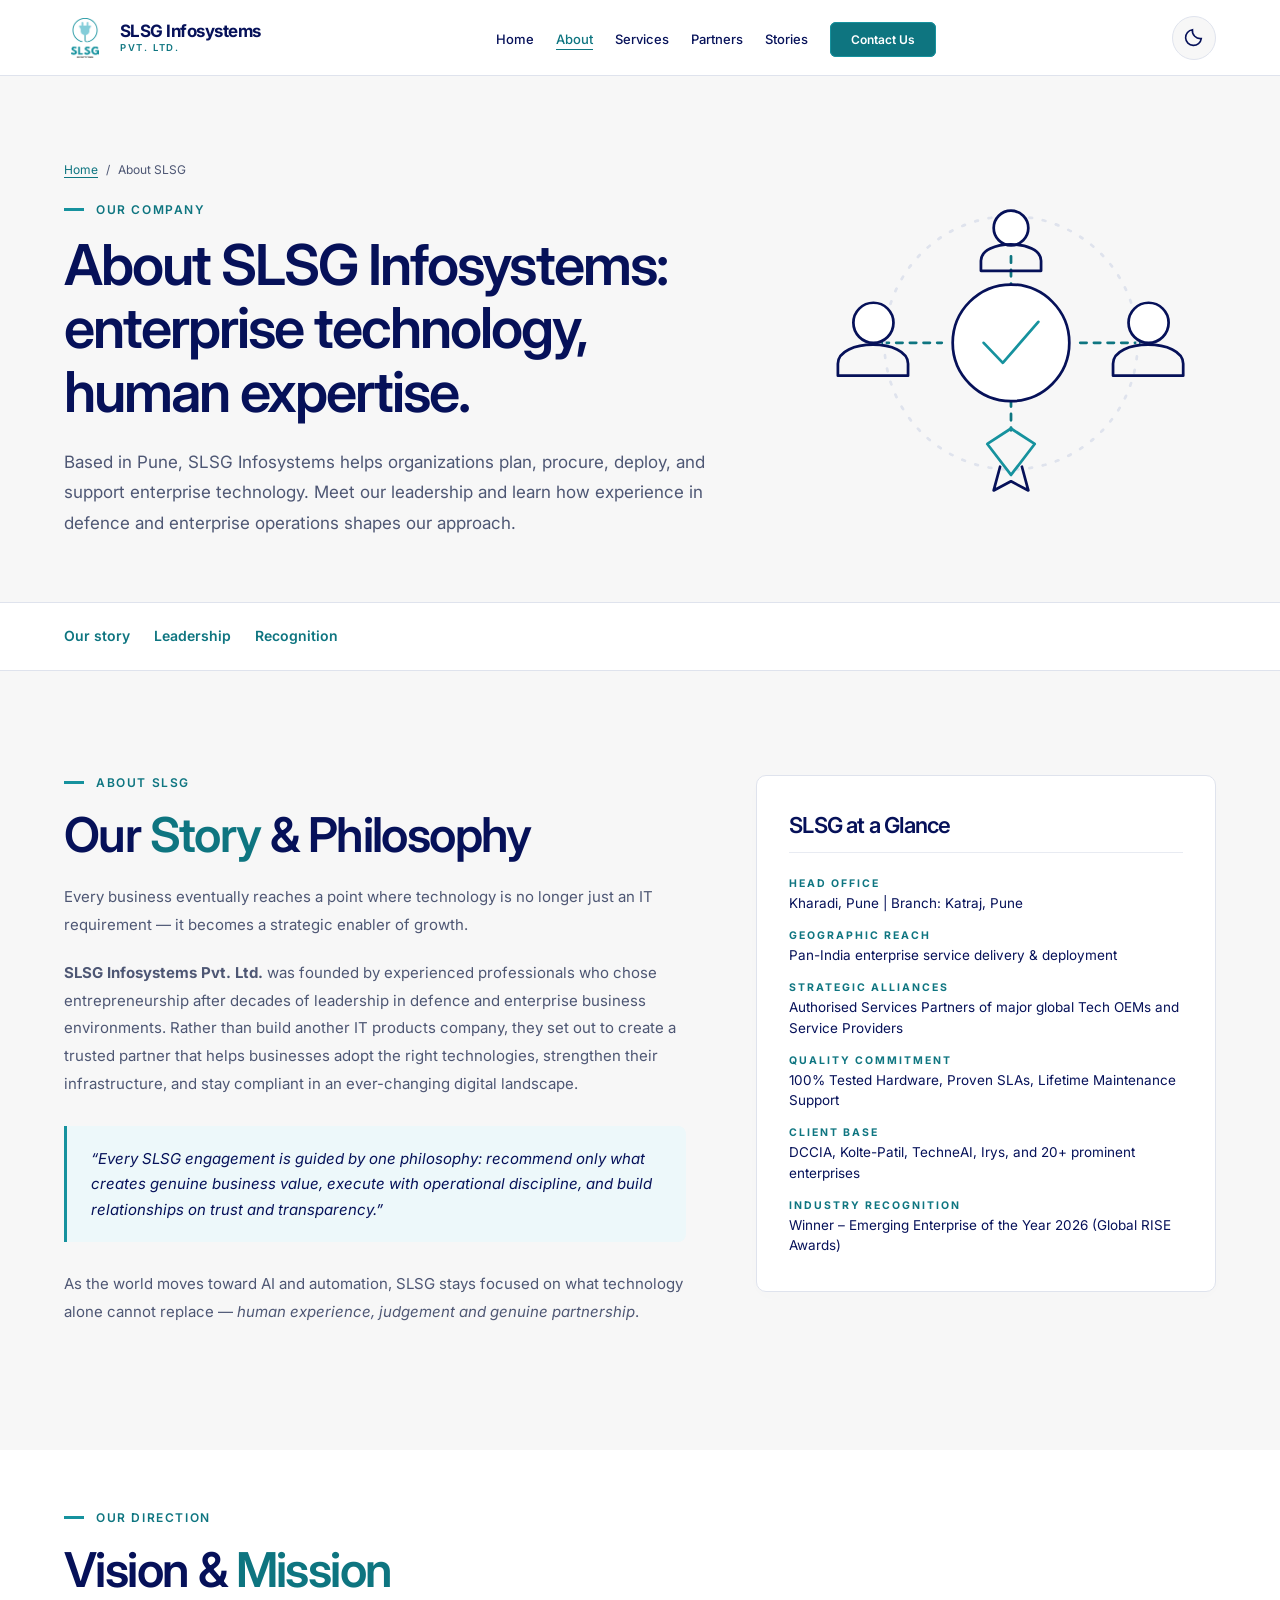
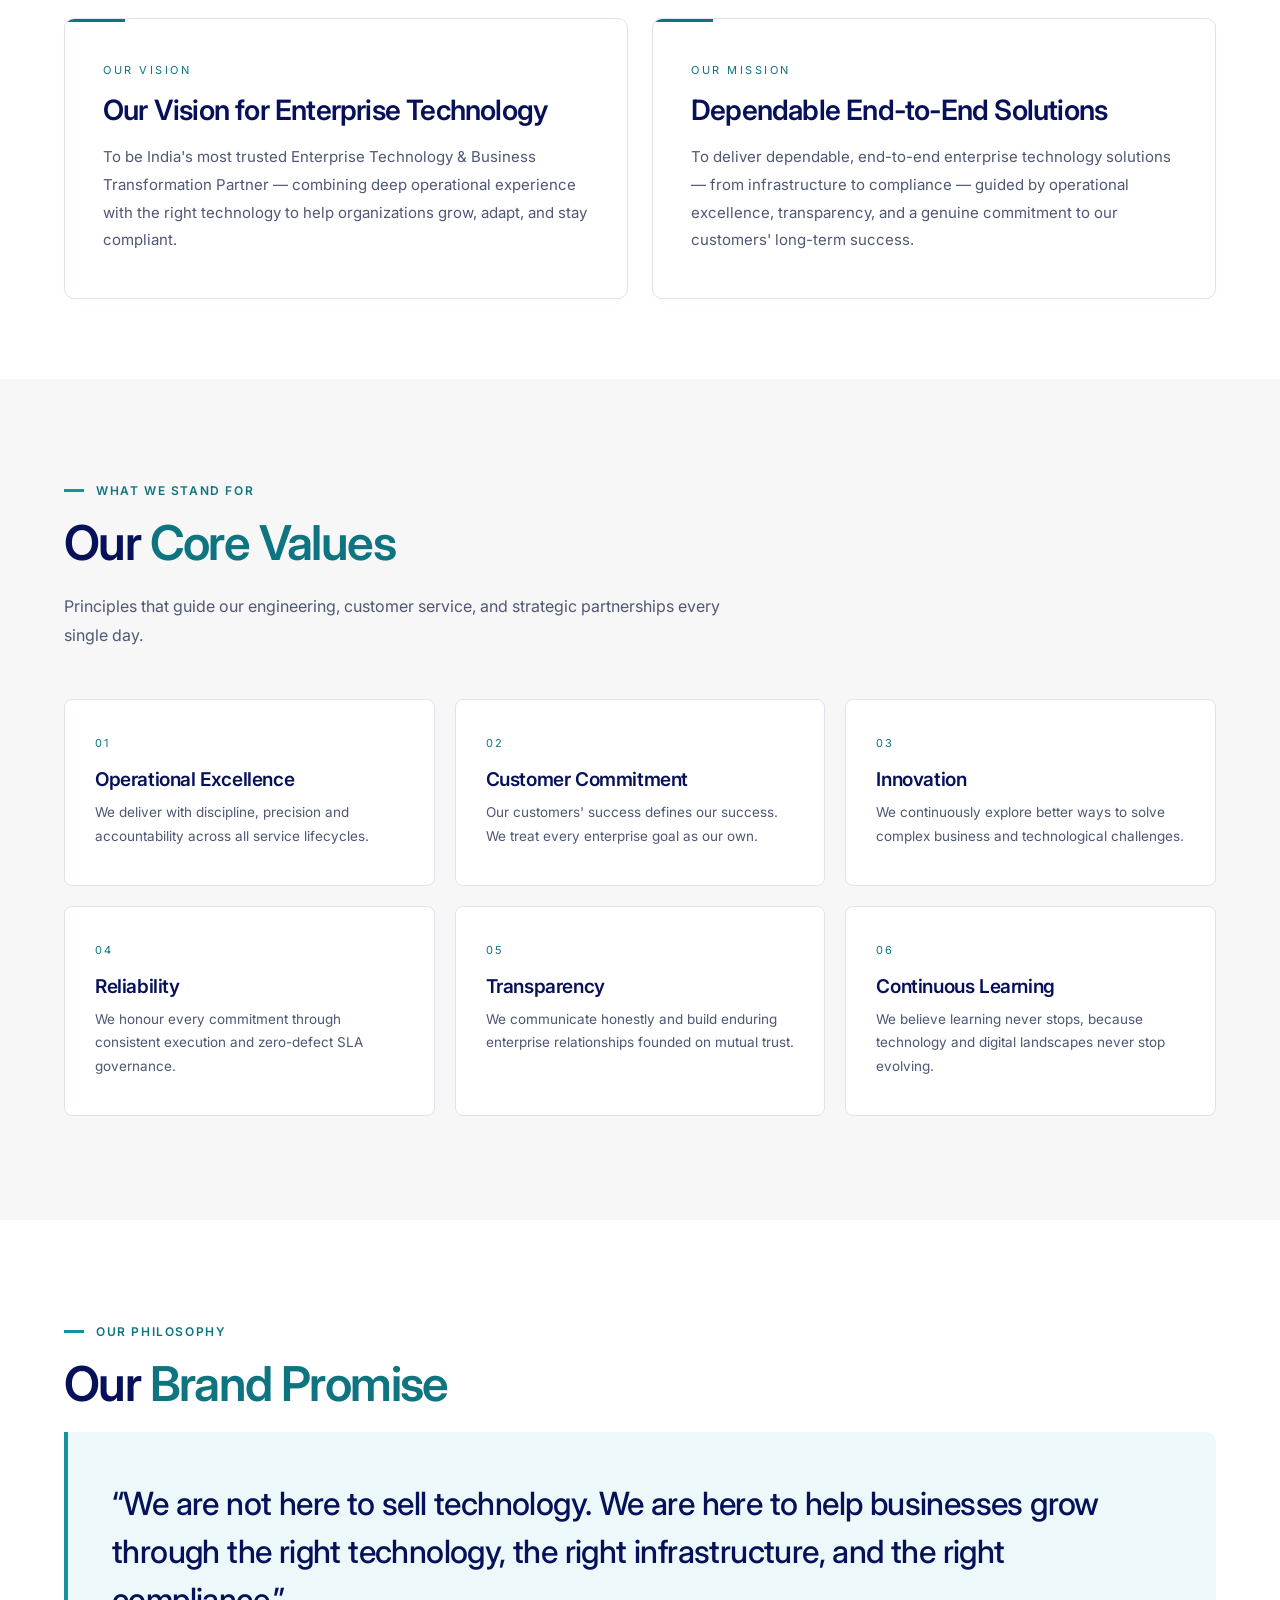
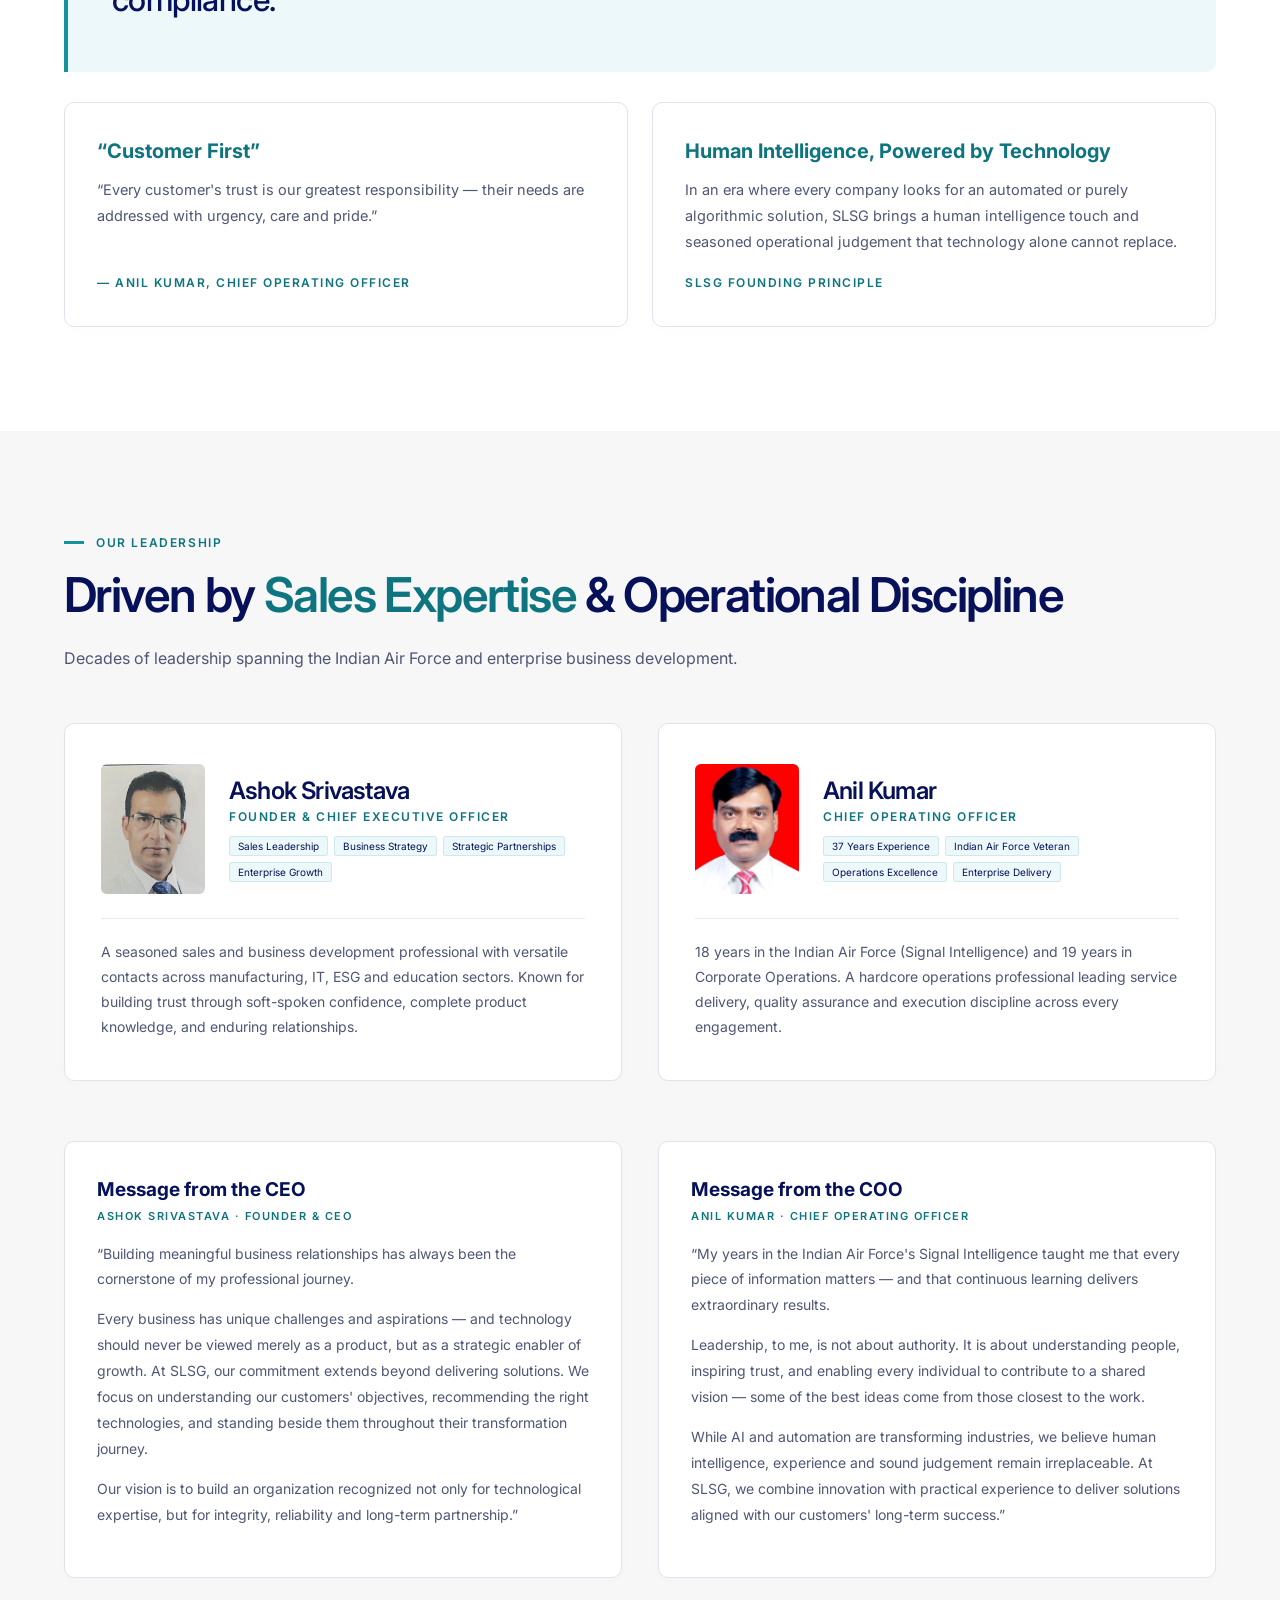
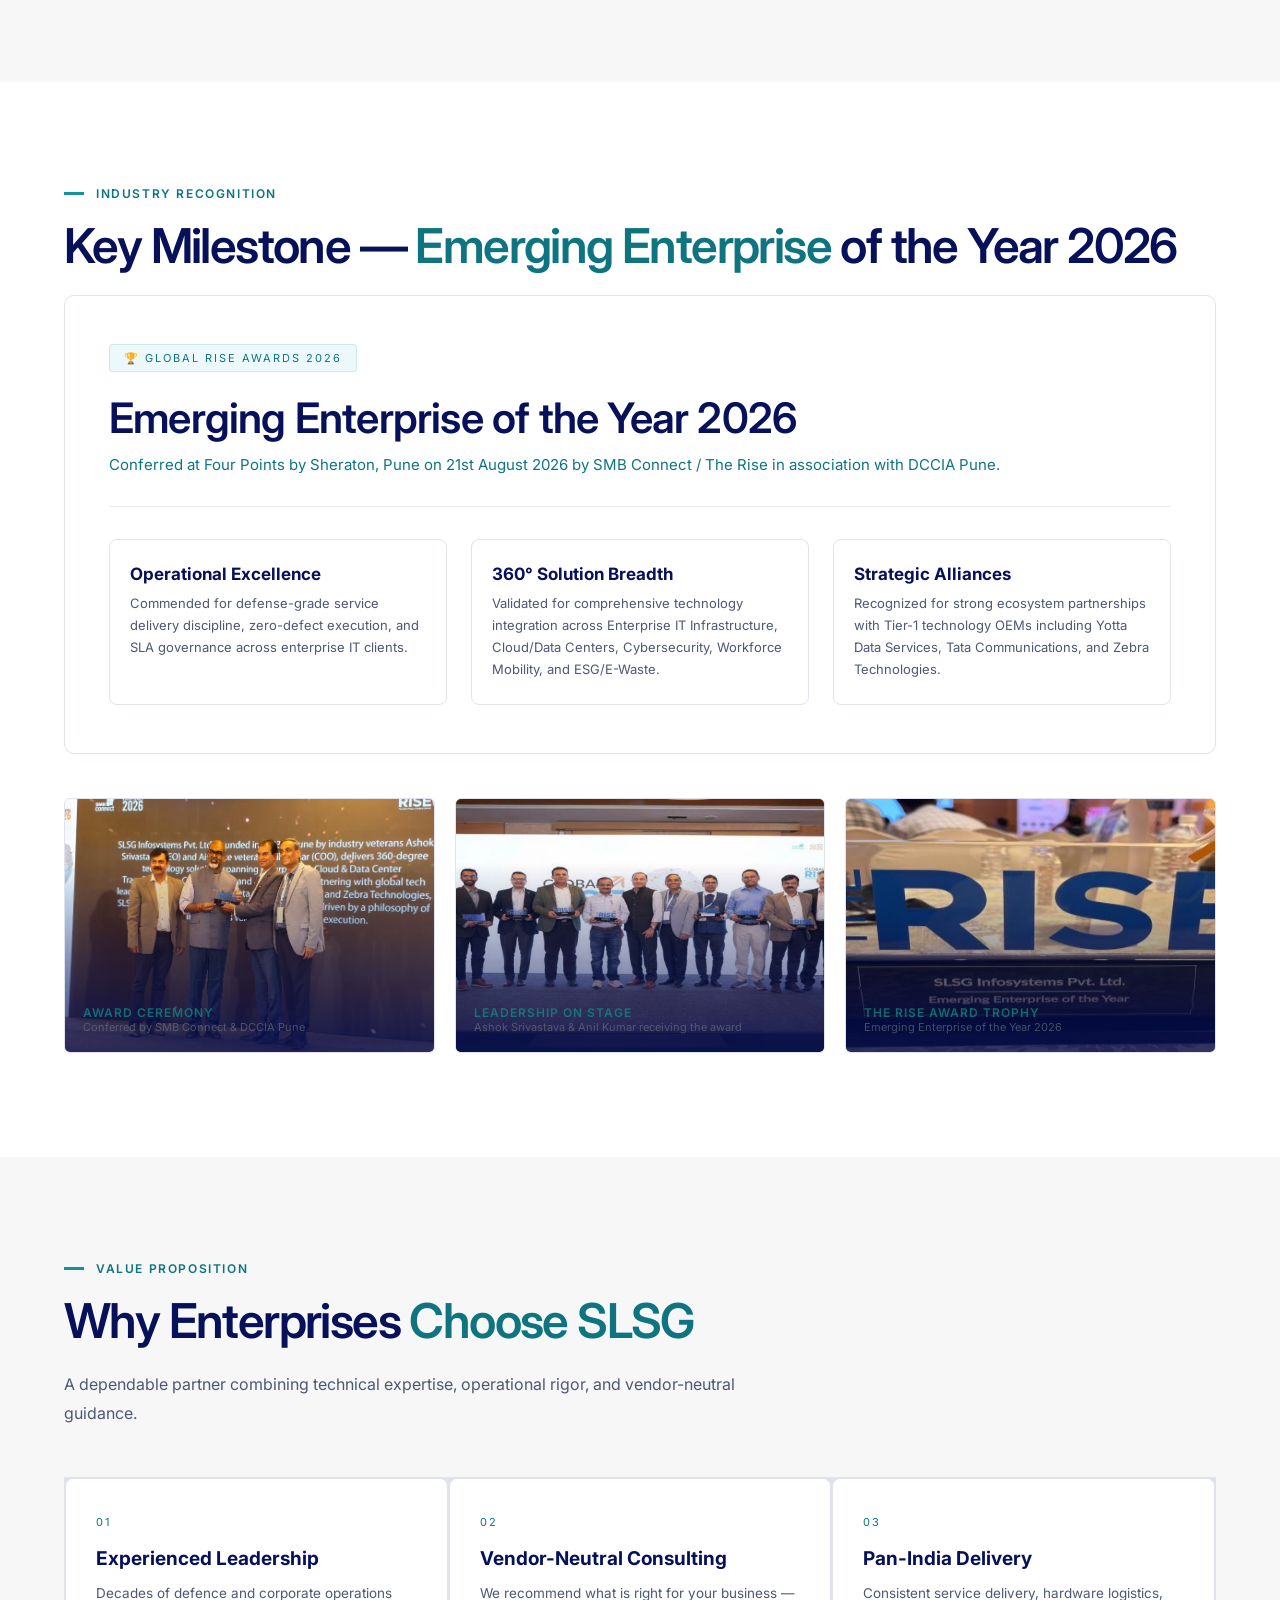
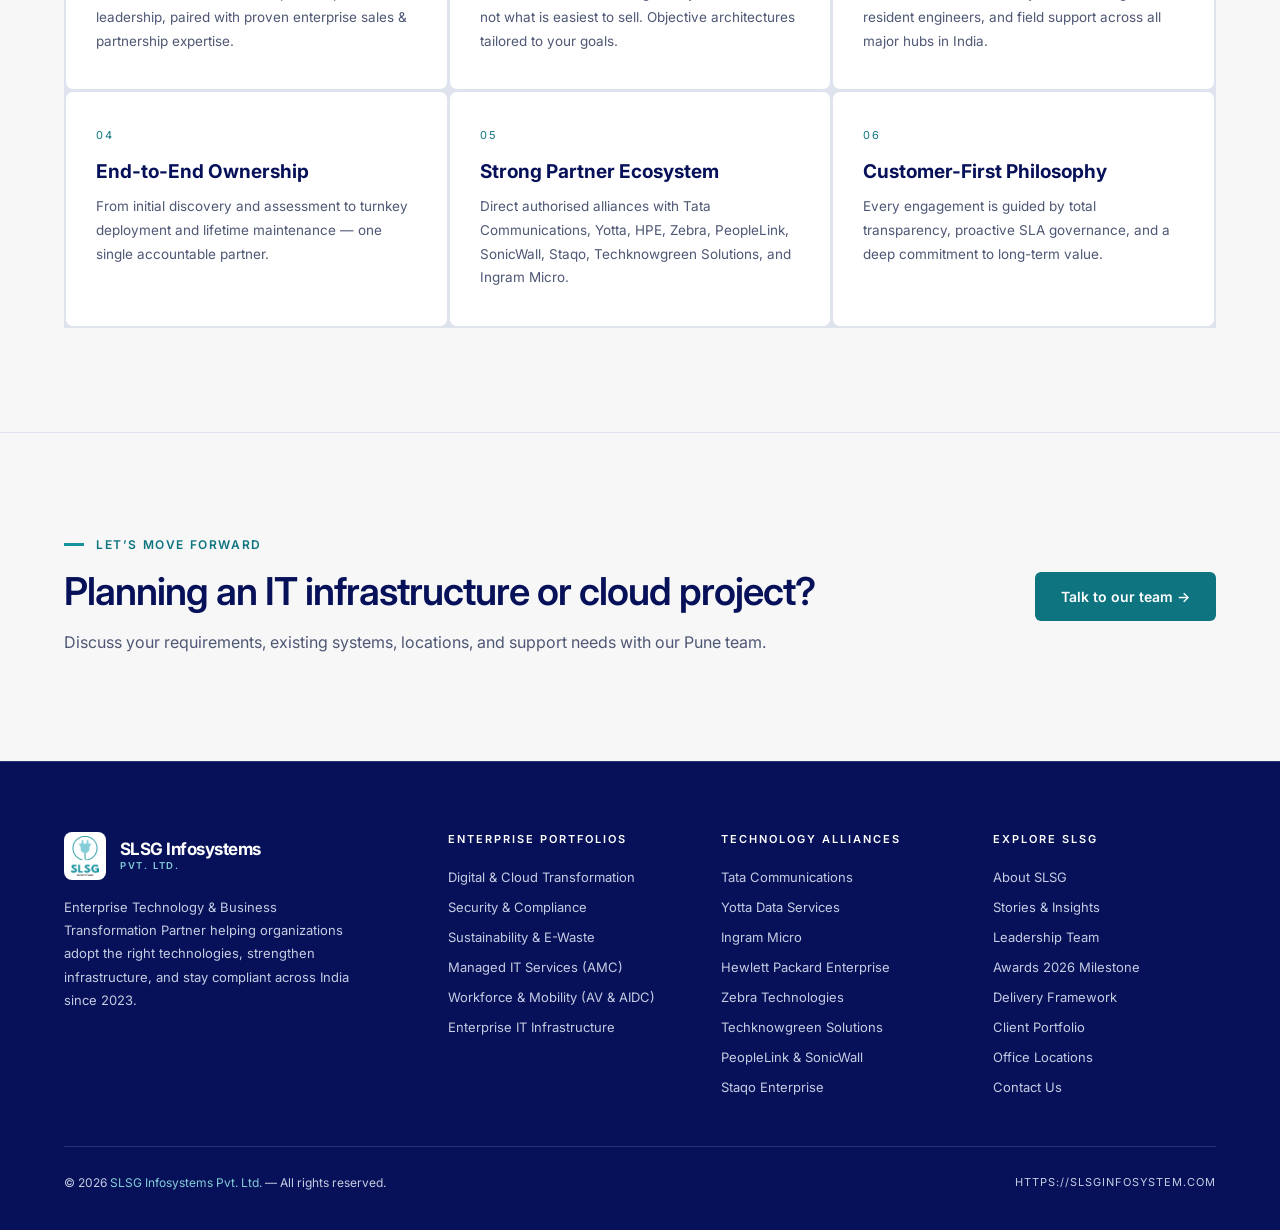
==== about.html @ 43bd80ce "Preserve local multipage redesign and theme updates" ====
<!DOCTYPE html>
<html lang="en" class="booting">
<head>
<meta charset="UTF-8">
<meta name="viewport" content="width=device-width, initial-scale=1.0">
<script>
  // Apply the theme before the first paint, including on repeat visits.
  try {
    const savedTheme = localStorage.getItem('slsg-theme');
    document.documentElement.dataset.theme = savedTheme === 'dark' || savedTheme === 'light'
      ? savedTheme
      : (window.matchMedia('(prefers-color-scheme: dark)').matches ? 'dark' : 'light');
  } catch {
    document.documentElement.dataset.theme = window.matchMedia('(prefers-color-scheme: dark)').matches ? 'dark' : 'light';
  }
  if ('scrollRestoration' in history) {
    history.scrollRestoration = 'manual';
  }
  window.scrollTo(0, 0);
</script>
<title>About SLSG Infosystems | IT Solutions Company in Pune</title>
<meta name="description" content="Meet SLSG Infosystems, a Pune-based enterprise technology company. Explore our leadership, business philosophy and approach to IT service delivery.">
<link rel="preconnect" href="https://fonts.googleapis.com">
<link href="https://fonts.googleapis.com/css2?family=Inter:wght@400;500;600;700;800;900&display=swap" rel="stylesheet">
<link rel="stylesheet" href="assets/styles/base.css">
<link rel="stylesheet" href="assets/styles/theme.css">
<link rel="canonical" href="https://slsginfosystem.com/about.html">
<meta property="og:type" content="website">
<meta property="og:site_name" content="SLSG Infosystems">
<meta property="og:title" content="About SLSG Infosystems | IT Solutions Company in Pune">
<meta property="og:description" content="Meet SLSG Infosystems, a Pune-based enterprise technology company. Explore our leadership, business philosophy and approach to IT service delivery.">
<meta property="og:url" content="https://slsginfosystem.com/about.html">
<meta name="twitter:card" content="summary">
<meta name="twitter:title" content="About SLSG Infosystems | IT Solutions Company in Pune">
<meta name="twitter:description" content="Meet SLSG Infosystems, a Pune-based enterprise technology company. Explore our leadership, business philosophy and approach to IT service delivery.">
<script type="application/ld+json">{"@context": "https://schema.org", "@graph": [{"@type": "AboutPage", "@id": "https://slsginfosystem.com/about.html#webpage", "url": "https://slsginfosystem.com/about.html", "name": "About SLSG Infosystems | IT Solutions Company in Pune", "description": "Meet SLSG Infosystems, a Pune-based enterprise technology company. Explore our leadership, business philosophy and approach to IT service delivery.", "inLanguage": "en", "isPartOf": {"@id": "https://slsginfosystem.com/#website"}, "publisher": {"@id": "https://slsginfosystem.com/#organization"}}, {"@type": "BreadcrumbList", "itemListElement": [{"@type": "ListItem", "position": 1, "name": "Home", "item": "https://slsginfosystem.com/"}, {"@type": "ListItem", "position": 2, "name": "About SLSG", "item": "https://slsginfosystem.com/about.html"}]}]}</script>
</head>
<body>
<a class="skip-link" href="#main-content">Skip to content</a>
<nav id="navbar">
  <a href="index.html#home" class="nav-logo">
    <div class="nav-logo-icon">
      <img src="assets/logo/slsg-logo.png" alt="SLSG Infosystems Logo">
    </div>
    <div class="nav-logo-text">
      <span>SLSG Infosystems</span>
      <span>Pvt. Ltd.</span>
    </div>
  </a>
  <ul class="nav-links"><li><a href="index.html">Home</a></li>
<li><a href="about.html" aria-current="page">About</a></li>
<li><a href="services.html">Services</a></li>
<li><a href="index.html#partners">Partners</a></li>
<li><a href="stories.html">Stories</a></li>
<li><a href="contact.html" class="nav-cta">Contact Us</a></li></ul>
  <div class="nav-actions">
    <button type="button" class="theme-toggle" id="themeToggle" aria-label="Dark mode" aria-pressed="false" title="Toggle dark mode">
      <svg class="theme-moon" viewBox="0 0 24 24" fill="none" stroke="currentColor" stroke-width="1.8" aria-hidden="true"><path d="M20.9 13.2A9 9 0 0 1 10.8 3.1 9 9 0 1 0 20.9 13.2Z"/></svg>
      <svg class="theme-sun" viewBox="0 0 24 24" fill="none" stroke="currentColor" stroke-width="1.8" aria-hidden="true"><circle cx="12" cy="12" r="4"/><path d="M12 2v2m0 16v2M2 12h2m16 0h2M4.9 4.9l1.4 1.4m11.4 11.4 1.4 1.4m0-14.2-1.4 1.4M6.3 17.7l-1.4 1.4"/></svg>
    </button>
  <button type="button" class="hamburger" id="menuBtn" onclick="toggleMenu()" aria-label="Toggle Navigation" aria-controls="mobileMenu" aria-expanded="false">
    <span></span><span></span><span></span>
  </button>
  </div>
</nav><div class="mobile-menu" id="mobileMenu"><button class="mobile-close" onclick="toggleMenu()" aria-label="Close Menu">&times;</button><a href="index.html">Home</a><a href="about.html">About</a><a href="services.html">Services</a><a href="index.html#partners">Partners</a><a href="stories.html">Stories</a><a href="contact.html">Contact Us</a></div><main id="main-content" tabindex="-1"><header class="page-intro illustrated-intro"><div class="intro-copy"><nav class="breadcrumbs" aria-label="Breadcrumb"><a href="index.html">Home</a> <span aria-hidden="true">/</span> <span aria-current="page">About SLSG</span></nav><div class="section-label">Our company</div><h1>About SLSG Infosystems: enterprise technology, human expertise.</h1><p>Based in Pune, SLSG Infosystems helps organizations plan, procure, deploy, and support enterprise technology. Meet our leadership and learn how experience in defence and enterprise operations shapes our approach.</p></div><figure class="technology-art page-art"><svg viewBox="0 0 450 400" role="img" aria-label="Experience, people, and a shared direction" xmlns="http://www.w3.org/2000/svg"><g fill="none" stroke="currentColor" stroke-width="3" stroke-linecap="round" stroke-linejoin="round"><path class="art-wire" d="M84 193h65m152 0h65M225 98v47M225 241v48"/><circle class="art-orbit" cx="225" cy="193" r="139" stroke-dasharray="3 12"/><circle class="art-panel" cx="225" cy="193" r="64"/><path class="art-accent" d="m195 193 21 22 39-45"/><circle class="art-panel" cx="74" cy="171" r="22"/><path d="M35 229v-13c0-28 77-28 77 0v13Z"/><circle class="art-panel" cx="376" cy="171" r="22"/><path d="M337 229v-13c0-28 77-28 77 0v13Z"/><circle class="art-panel" cx="225" cy="67" r="19"/><path d="M192 114v-11c0-24 66-24 66 0v11Z"/><path class="art-accent" d="m199 304 26-17 26 17-26 34Z"/><path d="m213 329-7 26 19-10 19 10-7-26"/></g></svg></figure></header><div class="page-jumps"><a href="#about">Our story</a><a href="#leadership">Leadership</a><a href="#awards">Recognition</a></div><section class="about-story" id="about">
  <div class="story-text reveal">
    <div class="section-label">About SLSG</div>
    <h2 class="section-title">Our <em>Story</em> &amp; Philosophy</h2>
    <p>Every business eventually reaches a point where technology is no longer just an IT requirement — it becomes a strategic enabler of growth.</p>
    <p><strong>SLSG Infosystems Pvt. Ltd.</strong> was founded by experienced professionals who chose entrepreneurship after decades of leadership in defence and enterprise business environments. Rather than build another IT products company, they set out to create a trusted partner that helps businesses adopt the right technologies, strengthen their infrastructure, and stay compliant in an ever-changing digital landscape.</p>
    <div class="story-quote">
      “Every SLSG engagement is guided by one philosophy: recommend only what creates genuine business value, execute with operational discipline, and build relationships on trust and transparency.”
    </div>
    <p>As the world moves toward AI and automation, SLSG stays focused on what technology alone cannot replace — <em>human experience, judgement and genuine partnership</em>.</p>
  </div>

  <div class="glance-card reveal">
    <h3>SLSG at a Glance</h3>
    <ul class="glance-list">
      <li class="glance-item">
        <strong>Head Office</strong>
        <span>Kharadi, Pune | Branch: Katraj, Pune</span>
      </li>
      <li class="glance-item">
        <strong>Geographic Reach</strong>
        <span>Pan-India enterprise service delivery &amp; deployment</span>
      </li>
      <li class="glance-item">
        <strong>Strategic Alliances</strong>
        <span>Authorised Services Partners of major global Tech OEMs and Service Providers</span>
      </li>
      <li class="glance-item">
        <strong>Quality Commitment</strong>
        <span>100% Tested Hardware, Proven SLAs, Lifetime Maintenance Support</span>
      </li>
      <li class="glance-item">
        <strong>Client Base</strong>
        <span>DCCIA, Kolte-Patil, TechneAI, Irys, and 20+ prominent enterprises</span>
      </li>
      <li class="glance-item">
        <strong>Industry Recognition</strong>
        <span>Winner – Emerging Enterprise of the Year 2026 (Global RISE Awards)</span>
      </li>
    </ul>
  </div>
</section><section class="vision-mission" id="vision-mission">
  <div class="section-label reveal">Our Direction</div>
  <h2 class="section-title reveal">Vision &amp; <em>Mission</em></h2>
  <div class="vm-grid reveal">
    <div class="vm-card">
      <div class="vm-tag">Our Vision</div>
      <h3>Our Vision for Enterprise Technology</h3>
      <p>To be India's most trusted Enterprise Technology &amp; Business Transformation Partner — combining deep operational experience with the right technology to help organizations grow, adapt, and stay compliant.</p>
    </div>
    <div class="vm-card">
      <div class="vm-tag">Our Mission</div>
      <h3>Dependable End-to-End Solutions</h3>
      <p>To deliver dependable, end-to-end enterprise technology solutions — from infrastructure to compliance — guided by operational excellence, transparency, and a genuine commitment to our customers' long-term success.</p>
    </div>
  </div>
</section><section class="values-section" id="values">
  <div class="section-label reveal">What We Stand For</div>
  <h2 class="section-title reveal">Our <em>Core Values</em></h2>
  <p class="section-desc reveal">Principles that guide our engineering, customer service, and strategic partnerships every single day.</p>
  <div class="values-grid reveal">
    <div class="value-card">
      <div class="value-num">01</div>
      <div class="value-title">Operational Excellence</div>
      <div class="value-desc">We deliver with discipline, precision and accountability across all service lifecycles.</div>
    </div>
    <div class="value-card">
      <div class="value-num">02</div>
      <div class="value-title">Customer Commitment</div>
      <div class="value-desc">Our customers' success defines our success. We treat every enterprise goal as our own.</div>
    </div>
    <div class="value-card">
      <div class="value-num">03</div>
      <div class="value-title">Innovation</div>
      <div class="value-desc">We continuously explore better ways to solve complex business and technological challenges.</div>
    </div>
    <div class="value-card">
      <div class="value-num">04</div>
      <div class="value-title">Reliability</div>
      <div class="value-desc">We honour every commitment through consistent execution and zero-defect SLA governance.</div>
    </div>
    <div class="value-card">
      <div class="value-num">05</div>
      <div class="value-title">Transparency</div>
      <div class="value-desc">We communicate honestly and build enduring enterprise relationships founded on mutual trust.</div>
    </div>
    <div class="value-card">
      <div class="value-num">06</div>
      <div class="value-title">Continuous Learning</div>
      <div class="value-desc">We believe learning never stops, because technology and digital landscapes never stop evolving.</div>
    </div>
  </div>
</section><section class="promise-section" id="promise">
  <div class="section-label reveal">Our Philosophy</div>
  <h2 class="section-title reveal">Our <em>Brand Promise</em></h2>
  <div class="promise-banner reveal">
    <h3>“We are not here to sell technology. We are here to help businesses grow through the right technology, the right infrastructure, and the right compliance.”</h3>
  </div>
  <div class="promise-grid reveal">
    <div class="promise-card">
      <div>
        <h4>“Customer First”</h4>
        <p>“Every customer's trust is our greatest responsibility — their needs are addressed with urgency, care and pride.”</p>
      </div>
      <div class="promise-author">— Anil Kumar, Chief Operating Officer</div>
    </div>
    <div class="promise-card">
      <div>
        <h4>Human Intelligence, Powered by Technology</h4>
        <p>In an era where every company looks for an automated or purely algorithmic solution, SLSG brings a human intelligence touch and seasoned operational judgement that technology alone cannot replace.</p>
      </div>
      <div class="promise-author">SLSG Founding Principle</div>
    </div>
  </div>
</section><section class="leadership" id="leadership">
  <div class="section-label reveal">Our Leadership</div>
  <h2 class="section-title reveal">Driven by <em>Sales Expertise</em> &amp; Operational Discipline</h2>
  <p class="section-desc reveal">Decades of leadership spanning the Indian Air Force and enterprise business development.</p>

  <div class="leaders-grid reveal">
    <!-- Ashok Srivastava -->
    <div class="leader-card">
      <div class="leader-header">
        <div class="leader-photo">
          <img src="assets/leadership/ashok-srivastava.jpg" alt="Ashok Srivastava - Founder &amp; CEO" loading="lazy" decoding="async">
        </div>
        <div class="leader-meta">
          <h3>Ashok Srivastava</h3>
          <div class="leader-role">Founder &amp; Chief Executive Officer</div>
          <div class="leader-tags">
            <span class="leader-tag">Sales Leadership</span>
            <span class="leader-tag">Business Strategy</span>
            <span class="leader-tag">Strategic Partnerships</span>
            <span class="leader-tag">Enterprise Growth</span>
          </div>
        </div>
      </div>
      <div class="leader-bio">
        A seasoned sales and business development professional with versatile contacts across manufacturing, IT, ESG and education sectors. Known for building trust through soft-spoken confidence, complete product knowledge, and enduring relationships.
      </div>
    </div>

    <!-- Anil Kumar -->
    <div class="leader-card">
      <div class="leader-header">
        <div class="leader-photo">
          <img src="assets/leadership/anil-kumar.jpg" alt="Anil Kumar - Chief Operating Officer" loading="lazy" decoding="async">
        </div>
        <div class="leader-meta">
          <h3>Anil Kumar</h3>
          <div class="leader-role">Chief Operating Officer</div>
          <div class="leader-tags">
            <span class="leader-tag">37 Years Experience</span>
            <span class="leader-tag">Indian Air Force Veteran</span>
            <span class="leader-tag">Operations Excellence</span>
            <span class="leader-tag">Enterprise Delivery</span>
          </div>
        </div>
      </div>
      <div class="leader-bio">
        18 years in the Indian Air Force (Signal Intelligence) and 19 years in Corporate Operations. A hardcore operations professional leading service delivery, quality assurance and execution discipline across every engagement.
      </div>
    </div>
  </div>

  <!-- Leadership Messages -->
  <div class="messages-grid reveal">
    <div class="message-card">
      <h4>Message from the CEO</h4>
      <div class="msg-author">Ashok Srivastava · Founder &amp; CEO</div>
      <p>“Building meaningful business relationships has always been the cornerstone of my professional journey.</p>
      <p>Every business has unique challenges and aspirations — and technology should never be viewed merely as a product, but as a strategic enabler of growth. At SLSG, our commitment extends beyond delivering solutions. We focus on understanding our customers' objectives, recommending the right technologies, and standing beside them throughout their transformation journey.</p>
      <p>Our vision is to build an organization recognized not only for technological expertise, but for integrity, reliability and long-term partnership.”</p>
    </div>

    <div class="message-card">
      <h4>Message from the COO</h4>
      <div class="msg-author">Anil Kumar · Chief Operating Officer</div>
      <p>“My years in the Indian Air Force's Signal Intelligence taught me that every piece of information matters — and that continuous learning delivers extraordinary results.</p>
      <p>Leadership, to me, is not about authority. It is about understanding people, inspiring trust, and enabling every individual to contribute to a shared vision — some of the best ideas come from those closest to the work.</p>
      <p>While AI and automation are transforming industries, we believe human intelligence, experience and sound judgement remain irreplaceable. At SLSG, we combine innovation with practical experience to deliver solutions aligned with our customers' long-term success.”</p>
    </div>
  </div>
</section><section class="awards-section" id="awards">
  <div class="section-label reveal">Industry Recognition</div>
  <h2 class="section-title reveal">Key Milestone — <em>Emerging Enterprise</em> of the Year 2026</h2>

  <div class="award-highlight reveal">
    <div class="award-header-badge">&#127942; Global RISE Awards 2026</div>
    <div class="award-title-main">Emerging Enterprise of the Year 2026</div>
    <div class="award-venue">Conferred at Four Points by Sheraton, Pune on 21st August 2026 by SMB Connect / The Rise in association with DCCIA Pune.</div>

    <div class="award-pillars">
      <div class="pillar-card">
        <h4>Operational Excellence</h4>
        <p>Commended for defense-grade service delivery discipline, zero-defect execution, and SLA governance across enterprise IT clients.</p>
      </div>
      <div class="pillar-card">
        <h4>360° Solution Breadth</h4>
        <p>Validated for comprehensive technology integration across Enterprise IT Infrastructure, Cloud/Data Centers, Cybersecurity, Workforce Mobility, and ESG/E-Waste.</p>
      </div>
      <div class="pillar-card">
        <h4>Strategic Alliances</h4>
        <p>Recognized for strong ecosystem partnerships with Tier-1 technology OEMs including Yotta Data Services, Tata Communications, and Zebra Technologies.</p>
      </div>
    </div>
  </div>

  <!-- Award Gallery -->
  <div class="award-gallery reveal">
    <div class="gallery-item" onclick="openModal('assets/awards/award-ceremony.jpg', 'Global RISE Awards 2026 Presentation Ceremony — Four Points by Sheraton, Pune')">
      <img src="assets/awards/award-ceremony.jpg" alt="Award Ceremony at Four Points by Sheraton" loading="lazy" decoding="async">
      <div class="gallery-overlay">
        <span>Award Ceremony</span>
        <small>Conferred by SMB Connect &amp; DCCIA Pune</small>
      </div>
    </div>
    <div class="gallery-item" onclick="openModal('assets/awards/award-stage.jpg', 'Leadership Team Receiving the Emerging Enterprise of the Year 2026 Trophy')">
      <img src="assets/awards/award-stage.jpg" alt="SLSG Leadership on Stage" loading="lazy" decoding="async">
      <div class="gallery-overlay">
        <span>Leadership on Stage</span>
        <small>Ashok Srivastava &amp; Anil Kumar receiving the award</small>
      </div>
    </div>
    <div class="gallery-item" onclick="openModal('assets/awards/award-trophy.jpg', 'The RISE Award Trophy — Emerging Enterprise of the Year 2026')">
      <img src="assets/awards/award-trophy.jpg" alt="Emerging Enterprise of the Year Trophy" loading="lazy" decoding="async">
      <div class="gallery-overlay">
        <span>The RISE Award Trophy</span>
        <small>Emerging Enterprise of the Year 2026</small>
      </div>
    </div>
  </div>
</section><section class="why-slsg" id="why-us">
  <div class="section-label reveal">Value Proposition</div>
  <h2 class="section-title reveal">Why Enterprises <em>Choose SLSG</em></h2>
  <p class="section-desc reveal">A dependable partner combining technical expertise, operational rigor, and vendor-neutral guidance.</p>
  <div class="why-grid reveal">
    <div class="why-card">
      <div class="why-num">01</div>
      <div class="why-title">Experienced Leadership</div>
      <div class="why-desc">Decades of defence and corporate operations leadership, paired with proven enterprise sales &amp; partnership expertise.</div>
    </div>
    <div class="why-card">
      <div class="why-num">02</div>
      <div class="why-title">Vendor-Neutral Consulting</div>
      <div class="why-desc">We recommend what is right for your business — not what is easiest to sell. Objective architectures tailored to your goals.</div>
    </div>
    <div class="why-card">
      <div class="why-num">03</div>
      <div class="why-title">Pan-India Delivery</div>
      <div class="why-desc">Consistent service delivery, hardware logistics, resident engineers, and field support across all major hubs in India.</div>
    </div>
    <div class="why-card">
      <div class="why-num">04</div>
      <div class="why-title">End-to-End Ownership</div>
      <div class="why-desc">From initial discovery and assessment to turnkey deployment and lifetime maintenance — one single accountable partner.</div>
    </div>
    <div class="why-card">
      <div class="why-num">05</div>
      <div class="why-title">Strong Partner Ecosystem</div>
      <div class="why-desc">Direct authorised alliances with Tata Communications, Yotta, HPE, Zebra, PeopleLink, SonicWall, Staqo, Techknowgreen Solutions, and Ingram Micro.</div>
    </div>
    <div class="why-card">
      <div class="why-num">06</div>
      <div class="why-title">Customer-First Philosophy</div>
      <div class="why-desc">Every engagement is guided by total transparency, proactive SLA governance, and a deep commitment to long-term value.</div>
    </div>
  </div>
</section><div class="modal" id="imageModal" onclick="closeModal()">
  <div class="modal-content" onclick="event.stopPropagation()">
    <span class="modal-close" onclick="closeModal()">&times;</span>
    <img id="modalImg" src="" alt="Award Photo Enlarged" loading="lazy" decoding="async">
    <div class="modal-caption" id="modalCaption"></div>
  </div>
</div><section class="page-cta"><div><div class="section-label">Let’s move forward</div><h2>Planning an IT infrastructure or cloud project?</h2><p>Discuss your requirements, existing systems, locations, and support needs with our Pune team.</p></div><a class="btn-primary" href="contact.html">Talk to our team &rarr;</a></section></main><footer>
  <div class="footer-top">
    <div class="footer-brand">
      <div class="nav-logo" style="margin-bottom:0">
        <div class="nav-logo-icon">
          <img src="assets/logo/slsg-logo.png" alt="SLSG Infosystems">
        </div>
        <div class="nav-logo-text">
          <span>SLSG Infosystems</span>
          <span>Pvt. Ltd.</span>
        </div>
      </div>
      <p>Enterprise Technology &amp; Business Transformation Partner helping organizations adopt the right technologies, strengthen infrastructure, and stay compliant across India since 2023.</p>
    </div>

    <div class="footer-col">
      <h4>Enterprise Portfolios</h4>
      <ul>
        <li><a href="services.html#cloud-consulting">Digital &amp; Cloud Transformation</a></li>
        <li><a href="services.html#security-solutions">Security &amp; Compliance</a></li>
        <li><a href="services.html#e-waste-management">Sustainability &amp; E-Waste</a></li>
        <li><a href="services.html#managed-it-services">Managed IT Services (AMC)</a></li>
        <li><a href="services.html#workforce-mobility">Workforce &amp; Mobility (AV &amp; AIDC)</a></li>
        <li><a href="services.html#it-infrastructure">Enterprise IT Infrastructure</a></li>
      </ul>
    </div>

    <div class="footer-col">
      <h4>Technology Alliances</h4>
      <ul>
        <li><a href="index.html#partners">Tata Communications</a></li>
        <li><a href="index.html#partners">Yotta Data Services</a></li>
        <li><a href="index.html#partners">Ingram Micro</a></li>
        <li><a href="index.html#partners">Hewlett Packard Enterprise</a></li>
        <li><a href="index.html#partners">Zebra Technologies</a></li>
        <li><a href="index.html#partners">Techknowgreen Solutions</a></li>
        <li><a href="index.html#partners">PeopleLink &amp; SonicWall</a></li>
        <li><a href="index.html#partners">Staqo Enterprise</a></li>
      </ul>
    </div>

    <div class="footer-col">
      <h4>Explore SLSG</h4>
      <ul>
        <li><a href="about.html">About SLSG</a></li><li><a href="stories.html">Stories &amp; Insights</a></li>
        <li><a href="#leadership">Leadership Team</a></li>
        <li><a href="#awards">Awards 2026 Milestone</a></li>
        <li><a href="services.html#framework">Delivery Framework</a></li>
        <li><a href="index.html#clients">Client Portfolio</a></li>
        <li><a href="contact.html#locations">Office Locations</a></li>
        <li><a href="contact.html#contact">Contact Us</a></li>
      </ul>
    </div>
  </div>

  <div class="footer-bottom">
    <p>&copy; 2026 <span>SLSG Infosystems Pvt. Ltd.</span> — All rights reserved.</p>
    <p style="font-size:11px;letter-spacing:1px"><a href="https://slsginfosystem.com" style="color:inherit;text-decoration:none">HTTPS://SLSGINFOSYSTEM.COM</a></p>
  </div>
</footer>
<script src="assets/theme.js" defer></script>
<script src="assets/site.js" defer></script>
</body>
</html>
---- assets/styles/base.css ----
:root {
    --dark: #ffffff;
    --dark2: #f7f7f7;
    --dark3: #ffffff;
    --dark4: #eef1f8;
    --green: #061159;
    --green2: #222b8a;
    --accent: #0e7580;
    --accent2: #0e7580;
    --accent-light: #061159;
    --white: #061159;
    --muted: #4e5774;
    --text: #4e5774;
    --border: rgba(22,146,158,0.18);
    --border2: rgba(22,146,158,0.09);
    --glow: rgba(22,146,158,0.06);
    --tile-bg: rgba(255,255,255,0.96);
  }

  *, *::before, *::after { box-sizing: border-box; margin: 0; padding: 0; }
  html { scroll-behavior: smooth; overflow-x: hidden; width: 100%; }
  html.booting { scroll-behavior: auto !important; }
  body { font-family: 'Inter', sans-serif; background: var(--dark); color: var(--text); overflow-x: hidden; width: 100%; max-width: 100%; cursor: default; }

  ::-webkit-scrollbar { width: 5px; }
  ::-webkit-scrollbar-track { background: var(--dark2); }
  ::-webkit-scrollbar-thumb { background: var(--accent); border-radius: 2px; }

  /* Background subtle grain */
  body::before {
    content: '';
    position: fixed; inset: 0;
    background-image: url("data:image/svg+xml,%3Csvg viewBox='0 0 256 256' xmlns='http://www.w3.org/2000/svg'%3E%3Cfilter id='noise'%3E%3CfeTurbulence type='fractalNoise' baseFrequency='0.9' numOctaves='4' stitchTiles='stitch'/%3E%3C/filter%3E%3Crect width='100%25' height='100%25' filter='url(%23noise)' opacity='0.03'/%3E%3C/svg%3E");
    pointer-events: none; z-index: 9999; opacity: 0.35;
  }

  /* Navigation */
  nav {
    position: fixed; top: 0; left: 0; right: 0; z-index: 1000;
    display: flex; align-items: center; justify-content: space-between;
    padding: 0 5%; height: 76px;
    background: rgba(255,255,255,0.88);
    backdrop-filter: blur(20px);
    border-bottom: 1px solid var(--border);
    transition: all 0.3s ease;
  }
  nav.scrolled { height: 64px; background: rgba(255,255,255,0.98); }
  .nav-logo { display: flex; align-items: center; gap: 14px; text-decoration: none; }
  .nav-logo-icon {
    height: 48px; padding: 4px 7px;
    background: var(--white);
    border-radius: 8px;
    display: flex; align-items: center; justify-content: center;
    flex-shrink: 0;
    box-shadow: 0 2px 10px rgba(0,0,0,0.3);
  }
  .nav-logo-icon img { height: 100%; width: auto; display: block; }
  .nav-logo-text { display: flex; flex-direction: column; line-height: 1.1; }
  .nav-logo-text span:first-child { font-family: 'Inter', sans-serif; font-size: 17px; font-weight: 700; color: var(--white); letter-spacing: 0.5px; }
  .nav-logo-text span:last-child { font-size: 9.5px; font-weight: 600; color: var(--accent); letter-spacing: 1.8px; text-transform: uppercase; margin-top: 2px; }

  .nav-links { display: flex; align-items: center; gap: 26px; list-style: none; }
  .nav-links a { text-decoration: none; font-size: 13px; font-weight: 500; color: var(--muted); letter-spacing: 0.5px; transition: color 0.2s; position: relative; }
  .nav-links a::after { content: ''; position: absolute; bottom: -3px; left: 0; right: 0; height: 1px; background: var(--accent); transform: scaleX(0); transform-origin: left; transition: transform 0.3s ease; }
  .nav-links a:hover { color: var(--accent); }
  .nav-links a:hover::after { transform: scaleX(1); }
  .nav-cta { padding: 9px 20px; background: transparent; border: 1px solid var(--accent); border-radius: 4px; color: var(--accent) !important; font-size: 12px !important; font-weight: 600 !important; letter-spacing: 1.5px !important; text-transform: uppercase; transition: all 0.3s ease !important; }
  .nav-cta::after { display: none !important; }
  .nav-cta:hover { background: var(--accent) !important; color: var(--dark) !important; }

  .hamburger { display: none; flex-direction: column; gap: 5px; cursor: pointer; padding: 6px; border: none; background: transparent; }
  .hamburger span { width: 24px; height: 2px; background: var(--accent); transition: all 0.3s ease; display: block; }

  /* Mobile menu */
  .mobile-menu { position: fixed; inset: 0; z-index: 9999; background: rgba(255,255,255,0.98); backdrop-filter: blur(12px); -webkit-backdrop-filter: blur(12px); display: none; flex-direction: column; align-items: center; justify-content: center; gap: 20px; padding: 40px 24px; overflow-y: auto; }
  .mobile-menu.open { display: flex; animation: fadeIn 0.25s ease; }
  .mobile-menu a:not(.btn-primary) { font-family: 'Inter', sans-serif; font-size: 22px; font-weight: 700; color: var(--white); text-decoration: none; transition: color 0.2s; padding: 4px 10px; text-align: center; }
  .mobile-menu a:not(.btn-primary):hover { color: var(--accent); }
  .mobile-close { position: absolute; top: 20px; right: 24px; background: transparent; border: none; color: var(--accent); font-size: 38px; line-height: 1; cursor: pointer; padding: 8px 12px; transition: color 0.2s; }
  .mobile-close:hover { color: var(--white); }

  /* Buttons */
  .btn-primary { padding: 14px 32px; background: linear-gradient(135deg, var(--accent), var(--accent2)); color: var(--dark); font-size: 13px; font-weight: 600; letter-spacing: 1px; text-transform: uppercase; text-decoration: none; border-radius: 4px; transition: all 0.3s ease; border: none; cursor: pointer; box-shadow: 0 4px 30px rgba(22,146,158,0.22); display: inline-flex; align-items: center; gap: 8px; }
  .btn-primary:hover { transform: translateY(-2px); box-shadow: 0 8px 40px rgba(22,146,158,0.38); }
  .btn-outline { padding: 14px 32px; background: transparent; color: var(--white); font-size: 13px; font-weight: 500; letter-spacing: 1px; text-transform: uppercase; text-decoration: none; border-radius: 4px; border: 1px solid rgba(6,17,89,0.25); transition: all 0.3s ease; cursor: pointer; display: inline-flex; align-items: center; gap: 8px; }
  .btn-outline:hover { border-color: var(--accent); color: var(--accent); }
  .btn-sm { padding: 8px 18px; font-size: 11px; letter-spacing: 1px; }

  /* Common section styles */
  section { padding: 100px 5%; position: relative; }
  .section-label { font-family: 'Inter', sans-serif; font-size: 11px; font-weight: 400; color: var(--accent); letter-spacing: 3px; text-transform: uppercase; margin-bottom: 16px; display: flex; align-items: center; gap: 12px; }
  .section-label::before { content: ''; width: 24px; height: 1px; background: var(--accent); flex-shrink: 0; }
  .section-title { font-family: 'Inter', sans-serif; font-size: clamp(32px, 4vw, 50px); font-weight: 900; color: var(--white); line-height: 1.15; margin-bottom: 20px; }
  .section-title em { font-style: italic; color: var(--accent); }
  .section-desc { font-size: 15px; font-weight: 400; color: var(--muted); line-height: 1.8; max-width: 680px; margin-bottom: 50px; }

  /* Hero Section */
  .hero { min-height: clamp(620px, 88vh, 860px); display: flex; align-items: center; padding: 120px 5% 70px; position: relative; overflow: hidden; }
  .hero-bg { position: absolute; inset: 0; background: radial-gradient(ellipse 65% 65% at 75% 45%, rgba(6,17,89,0.55) 0%, transparent 70%), radial-gradient(ellipse 45% 45% at 15% 80%, rgba(22,146,158,0.06) 0%, transparent 60%), linear-gradient(180deg, var(--dark) 0%, var(--dark2) 100%); }
  .hero-grid { position: absolute; inset: 0; background-image: linear-gradient(rgba(22,146,158,0.04) 1px, transparent 1px), linear-gradient(90deg, rgba(22,146,158,0.04) 1px, transparent 1px); background-size: 60px 60px; mask-image: radial-gradient(ellipse 80% 80% at 50% 50%, black 30%, transparent 100%); }
  .hero-inner { position: relative; z-index: 2; width: 100%; display: flex; justify-content: space-between; align-items: center; gap: 40px; flex-wrap: wrap; }
  .hero-content { max-width: 760px; flex: 1 1 540px; }
  
  .hero-badge { display: inline-flex; align-items: center; gap: 10px; padding: 8px 18px; border: 1px solid var(--border); border-radius: 100px; background: rgba(22,146,158,0.08); margin-bottom: 24px; text-decoration: none; transition: all 0.3s ease; }
  .hero-badge:hover { background: rgba(22,146,158,0.15); border-color: var(--accent); transform: translateY(-2px); }
  .hero-badge-dot { width: 7px; height: 7px; border-radius: 50%; background: var(--accent); animation: pulse 2s infinite; }
  @keyframes pulse { 0%, 100% { opacity: 1; transform: scale(1); } 50% { opacity: 0.4; transform: scale(0.8); } }
  .hero-badge span { font-size: 11px; font-weight: 600; color: var(--accent2); letter-spacing: 1.5px; text-transform: uppercase; }

  .hero h1 { font-family: 'Inter', sans-serif; font-size: clamp(38px, 5vw, 68px); font-weight: 900; line-height: 1.1; color: var(--white); margin-bottom: 12px; }
  .hero h1 em { font-style: italic; color: var(--accent); }
  .hero-sub { font-family: 'Inter', sans-serif; font-size: clamp(20px, 2.5vw, 34px); font-weight: 600; color: var(--accent-light); margin-bottom: 20px; font-style: italic; }
  .hero p { font-size: 15.5px; font-weight: 400; line-height: 1.8; color: var(--muted); max-width: 660px; margin-bottom: 34px; }
  .hero-actions { display: flex; align-items: center; gap: 16px; flex-wrap: wrap; }

  .hero-stats { display: flex; flex-direction: column; gap: 1px; flex-shrink: 0; }
  .hero-stat { padding: 22px 28px; background: rgba(255,255,255,0.85); border: 1px solid var(--border); border-bottom: none; backdrop-filter: blur(12px); min-width: 190px; }
  .hero-stat:last-child { border-bottom: 1px solid var(--border); }
  .hero-stat-num { font-family: 'Inter', sans-serif; font-size: 28px; font-weight: 900; color: var(--accent); line-height: 1; }
  .hero-stat-label { font-size: 10.5px; font-weight: 500; color: var(--muted); letter-spacing: 1.5px; text-transform: uppercase; margin-top: 4px; }

  /* Award Banner Strip */
  .award-banner { padding: 18px 5%; background: linear-gradient(90deg, #132a1e, #1e452e, #132a1e); border-top: 1px solid var(--border); border-bottom: 1px solid var(--border); display: flex; align-items: center; justify-content: center; gap: 16px; flex-wrap: wrap; text-align: center; }
  .award-banner-star { color: var(--accent); font-size: 18px; }
  .award-banner span { font-size: 12.5px; font-weight: 600; color: var(--accent2); letter-spacing: 1.8px; text-transform: uppercase; }
  .award-banner a { color: var(--white); text-decoration: underline; text-underline-offset: 3px; font-weight: 500; margin-left: 8px; transition: color 0.2s; }
  .award-banner a:hover { color: var(--accent); }

  /* About Story Section */
  .about-story { background: var(--dark2); display: grid; grid-template-columns: 1.15fr 0.85fr; gap: 70px; align-items: start; }
  .story-text p { font-size: 15px; font-weight: 400; line-height: 1.85; color: var(--text); margin-bottom: 20px; }
  .story-quote { padding: 20px 24px; border-left: 3px solid var(--accent); background: var(--dark3); font-style: italic; color: var(--accent-light); margin: 28px 0; font-size: 15px; line-height: 1.7; }
  
  .glance-card { background: var(--dark3); border: 1px solid var(--border); padding: 36px 32px; position: sticky; top: 100px; }
  .glance-card h3 { font-family: 'Inter', sans-serif; font-size: 22px; color: var(--white); margin-bottom: 24px; padding-bottom: 14px; border-bottom: 1px solid var(--border2); }
  .glance-list { list-style: none; display: flex; flex-direction: column; gap: 16px; }
  .glance-item { display: flex; flex-direction: column; gap: 3px; }
  .glance-item strong { font-family: 'Inter', sans-serif; font-size: 10.5px; color: var(--accent); letter-spacing: 2px; text-transform: uppercase; }
  .glance-item span { font-size: 13.5px; color: var(--white); font-weight: 400; line-height: 1.5; }

  /* Vision & Mission */
  .vision-mission { background: var(--dark); padding-top: 60px; padding-bottom: 80px; }
  .vm-grid { display: grid; grid-template-columns: 1fr 1fr; gap: 24px; }
  .vm-card { background: var(--dark2); border: 1px solid var(--border); padding: 44px 38px; position: relative; overflow: hidden; }
  .vm-card::before { content: ''; position: absolute; top: 0; left: 0; width: 60px; height: 3px; background: var(--accent); }
  .vm-tag { font-family: 'Inter', sans-serif; font-size: 11px; color: var(--accent); letter-spacing: 2.5px; text-transform: uppercase; margin-bottom: 16px; }
  .vm-card h3 { font-family: 'Inter', sans-serif; font-size: 28px; font-weight: 700; color: var(--white); margin-bottom: 16px; }
  .vm-card p { font-size: 15px; font-weight: 400; line-height: 1.85; color: var(--text); }

  /* Core Values */
  .values-section { background: var(--dark2); }
  .values-grid { display: grid; grid-template-columns: repeat(3, 1fr); gap: 1px; background: var(--border); border: 1px solid var(--border); }
  .value-card { background: var(--dark2); padding: 36px 30px; transition: all 0.3s ease; }
  .value-card:hover { background: var(--dark3); }
  .value-num { font-family: 'Inter', sans-serif; font-size: 11px; color: var(--accent); letter-spacing: 2px; margin-bottom: 18px; }
  .value-title { font-family: 'Inter', sans-serif; font-size: 19px; font-weight: 700; color: var(--white); margin-bottom: 10px; }
  .value-desc { font-size: 13.5px; font-weight: 400; color: var(--muted); line-height: 1.75; }

  /* Brand Promise */
  .promise-section { background: var(--dark); }
  .promise-banner { background: linear-gradient(135deg, var(--dark3), var(--dark2)); border: 1px solid var(--border); padding: 48px 44px; margin-bottom: 30px; border-left: 4px solid var(--accent); }
  .promise-banner h3 { font-family: 'Inter', sans-serif; font-size: clamp(22px, 2.5vw, 32px); color: var(--white); line-height: 1.35; }
  .promise-grid { display: grid; grid-template-columns: 1fr 1fr; gap: 24px; }
  .promise-card { background: var(--dark2); border: 1px solid var(--border2); padding: 36px 32px; display: flex; flex-direction: column; justify-content: space-between; }
  .promise-card h4 { font-family: 'Inter', sans-serif; font-size: 20px; color: var(--accent); margin-bottom: 14px; }
  .promise-card p { font-size: 14.5px; font-weight: 400; color: var(--text); line-height: 1.8; }
  .promise-author { margin-top: 20px; font-size: 12px; font-weight: 600; color: var(--accent2); letter-spacing: 1.5px; text-transform: uppercase; }

  /* Leadership Section */
  .leadership { background: var(--dark2); }
  .leaders-grid { display: grid; grid-template-columns: 1fr 1fr; gap: 36px; margin-bottom: 60px; }
  .leader-card { background: var(--dark3); border: 1px solid var(--border); padding: 40px 36px; display: flex; flex-direction: column; position: relative; }
  .leader-header { display: flex; gap: 24px; align-items: center; margin-bottom: 24px; }
  .leader-photo { width: 104px; height: 130px; border-radius: 8px; overflow: hidden; border: 2px solid var(--accent); flex-shrink: 0; background: var(--dark4); box-shadow: 0 4px 18px rgba(0,0,0,0.4); }
  .leader-photo img { width: 100%; height: 100%; object-fit: cover; object-position: center top; display: block; }
  .leader-meta h3 { font-family: 'Inter', sans-serif; font-size: 24px; font-weight: 700; color: var(--white); margin-bottom: 4px; }
  .leader-role { font-size: 12px; font-weight: 600; color: var(--accent); letter-spacing: 1.5px; text-transform: uppercase; margin-bottom: 12px; }
  .leader-tags { display: flex; flex-wrap: wrap; gap: 6px; }
  .leader-tag { font-family: 'Inter', sans-serif; font-size: 10px; background: rgba(22,146,158,0.1); border: 1px solid var(--border); color: var(--accent-light); padding: 3px 8px; border-radius: 3px; }
  .leader-bio { font-size: 14px; font-weight: 400; color: var(--text); line-height: 1.8; border-top: 1px solid var(--border2); padding-top: 20px; }

  .messages-grid { display: grid; grid-template-columns: 1fr 1fr; gap: 36px; }
  .message-card { background: var(--dark); border: 1px solid var(--border2); border-left: 3px solid var(--accent); padding: 36px 32px; }
  .message-card h4 { font-family: 'Inter', sans-serif; font-size: 19px; color: var(--white); margin-bottom: 8px; }
  .message-card .msg-author { font-size: 11px; font-weight: 600; color: var(--accent); letter-spacing: 1.5px; text-transform: uppercase; margin-bottom: 18px; }
  .message-card p { font-size: 14px; font-weight: 400; color: var(--muted); line-height: 1.85; margin-bottom: 14px; }

  /* Awards Section */
  .awards-section { background: var(--dark); }
  .award-highlight { background: linear-gradient(135deg, rgba(243,245,251,0.9), rgba(255,255,255,0.95)); border: 1px solid var(--border); padding: 48px 44px; margin-bottom: 44px; position: relative; }
  .award-header-badge { display: inline-flex; align-items: center; gap: 8px; font-family: 'Inter', sans-serif; font-size: 11px; color: var(--accent); letter-spacing: 2px; text-transform: uppercase; background: rgba(22,146,158,0.1); border: 1px solid var(--border); padding: 6px 14px; border-radius: 4px; margin-bottom: 20px; }
  .award-title-main { font-family: 'Inter', sans-serif; font-size: clamp(28px, 3.5vw, 42px); color: var(--white); font-weight: 900; margin-bottom: 12px; }
  .award-venue { font-size: 15px; color: var(--accent2); margin-bottom: 30px; font-weight: 400; }
  
  .award-pillars { display: grid; grid-template-columns: repeat(3, 1fr); gap: 24px; margin-top: 32px; border-top: 1px solid var(--border2); padding-top: 32px; }
  .pillar-card { background: var(--dark2); border: 1px solid var(--border2); padding: 24px 20px; }
  .pillar-card h4 { font-family: 'Inter', sans-serif; font-size: 17px; color: var(--white); margin-bottom: 8px; display: flex; align-items: center; gap: 8px; }
  .pillar-card p { font-size: 13px; font-weight: 400; color: var(--muted); line-height: 1.7; }

  .award-gallery { display: grid; grid-template-columns: repeat(3, 1fr); gap: 20px; margin-top: 30px; }
  .gallery-item { position: relative; border-radius: 6px; overflow: hidden; border: 1px solid var(--border); cursor: pointer; aspect-ratio: 16/11; background: var(--dark2); }
  .gallery-item img { width: 100%; height: 100%; object-fit: cover; display: block; transition: transform 0.4s ease; }
  .gallery-item:hover img { transform: scale(1.04); }
  .gallery-overlay { position: absolute; inset: 0; background: linear-gradient(180deg, transparent 40%, rgba(255,255,255,0.92) 100%); display: flex; flex-direction: column; justify-content: flex-end; padding: 18px; color: var(--white); opacity: 0.9; }
  .gallery-overlay span { font-size: 12px; font-weight: 600; color: var(--accent2); letter-spacing: 1px; text-transform: uppercase; }
  .gallery-overlay small { font-size: 11px; color: var(--muted); }

  /* Lightbox Modal */
  .modal { display: none; position: fixed; inset: 0; z-index: 10000; background: rgba(0,0,0,0.92); backdrop-filter: blur(8px); align-items: center; justify-content: center; padding: 20px; }
  .modal.active { display: flex; }
  .modal-content { max-width: 900px; max-height: 85vh; position: relative; display: flex; flex-direction: column; align-items: center; }
  .modal-content img { max-width: 100%; max-height: 75vh; border: 1px solid var(--border); border-radius: 6px; box-shadow: 0 10px 40px rgba(0,0,0,0.8); }
  .modal-caption { color: var(--accent2); font-size: 14px; margin-top: 14px; text-align: center; }
  .modal-close { position: absolute; top: -40px; right: 0; color: var(--white); font-size: 32px; cursor: pointer; line-height: 1; }

  /* Why Choose SLSG */
  .why-slsg { background: var(--dark2); }
  .why-grid { display: grid; grid-template-columns: repeat(3, 1fr); gap: 1px; background: var(--border); border: 1px solid var(--border); }
  .why-card { background: var(--dark2); padding: 36px 30px; transition: all 0.3s ease; }
  .why-card:hover { background: var(--dark3); }
  .why-num { font-family: 'Inter', sans-serif; font-size: 11px; color: var(--accent); letter-spacing: 2px; margin-bottom: 18px; }
  .why-title { font-family: 'Inter', sans-serif; font-size: 19px; font-weight: 700; color: var(--white); margin-bottom: 12px; }
  .why-desc { font-size: 13.5px; font-weight: 400; color: var(--muted); line-height: 1.75; }

  /* Service Portfolios */
  .services { background: var(--dark); }
  .services-overview-grid { display: grid; grid-template-columns: repeat(3, 1fr); gap: 1px; background: var(--border); border: 1px solid var(--border); margin-bottom: 60px; }
  .overview-card { background: var(--dark2); padding: 36px 30px; transition: all 0.3s ease; }
  .overview-card:hover { background: var(--dark3); }
  .overview-num { font-family: 'Inter', sans-serif; font-size: 11px; color: var(--accent); letter-spacing: 2px; margin-bottom: 16px; }
  .overview-title { font-family: 'Inter', sans-serif; font-size: 20px; font-weight: 700; color: var(--white); margin-bottom: 10px; }
  .overview-desc { font-size: 13.5px; font-weight: 400; color: var(--muted); line-height: 1.75; }

  .business-units { display: flex; flex-direction: column; gap: 36px; }
  .bu-card { background: var(--dark2); border: 1px solid var(--border); padding: 44px 40px; position: relative; }
  .bu-header { display: flex; justify-content: space-between; align-items: center; border-bottom: 1px solid var(--border2); padding-bottom: 18px; margin-bottom: 28px; flex-wrap: wrap; gap: 12px; }
  .bu-header h3 { font-family: 'Inter', sans-serif; font-size: 24px; color: var(--white); font-weight: 700; }
  .bu-header span { font-family: 'Inter', sans-serif; font-size: 11px; color: var(--accent); letter-spacing: 2px; text-transform: uppercase; }
  .bu-grid { display: grid; grid-template-columns: 1fr 1fr; gap: 40px; }
  .bu-col h4 { font-family: 'Inter', sans-serif; font-size: 18px; color: var(--accent2); margin-bottom: 14px; }
  .bu-list { list-style: none; display: flex; flex-direction: column; gap: 10px; }
  .bu-list li { font-size: 13.5px; color: var(--text); display: flex; align-items: flex-start; gap: 10px; line-height: 1.6; }
  .bu-list li::before { content: '•'; color: var(--accent); font-size: 16px; line-height: 1; flex-shrink: 0; }

  /* Industries */
  .industries-section { background: var(--dark2); }
  .industries-grid { display: grid; grid-template-columns: repeat(3, 1fr); gap: 1px; background: var(--border); border: 1px solid var(--border); }
  .industry-card { background: var(--dark2); padding: 34px 28px; display: flex; align-items: center; gap: 18px; transition: background 0.3s; }
  .industry-card:hover { background: var(--dark3); }
  .industry-icon { width: 44px; height: 44px; border-radius: 6px; background: rgba(22,146,158,0.1); border: 1px solid var(--border); display: flex; align-items: center; justify-content: center; color: var(--accent); flex-shrink: 0; }
  .industry-icon svg { width: 22px; height: 22px; }
  .industry-title { font-family: 'Inter', sans-serif; font-size: 17px; font-weight: 700; color: var(--white); }

  /* Delivery Framework */
  .framework-section { background: var(--dark); }
  .framework-steps { display: grid; grid-template-columns: repeat(6, 1fr); gap: 0; position: relative; margin-top: 40px; }
  .framework-steps::before { content: ''; position: absolute; top: 36px; left: calc(8.33% + 20px); right: calc(8.33% + 20px); height: 1px; background: linear-gradient(90deg, var(--accent), rgba(22,146,158,0.2), var(--accent)); }
  .fw-step { display: flex; flex-direction: column; align-items: center; text-align: center; padding: 0 14px; position: relative; z-index: 2; }
  .fw-num { width: 72px; height: 72px; border: 1px solid var(--border); border-radius: 50%; display: flex; align-items: center; justify-content: center; font-family: 'Inter', sans-serif; font-size: 22px; font-weight: 900; color: var(--accent); background: var(--dark); margin-bottom: 22px; transition: all 0.3s ease; }
  .fw-step:hover .fw-num { background: var(--accent); color: var(--dark); border-color: var(--accent); transform: scale(1.08); }
  .fw-title { font-family: 'Inter', sans-serif; font-size: 17px; font-weight: 700; color: var(--white); margin-bottom: 8px; }
  .fw-desc { font-size: 12.5px; font-weight: 400; color: var(--muted); line-height: 1.6; }

  /* Partners Section */
  .partners-section { background: var(--dark2); }
  .partner-filters { display: flex; gap: 10px; flex-wrap: wrap; margin-bottom: 36px; }
  .filter-btn { padding: 9px 20px; background: var(--dark3); border: 1px solid var(--border2); color: var(--muted); border-radius: 4px; font-size: 12px; font-weight: 600; letter-spacing: 1px; text-transform: uppercase; cursor: pointer; transition: all 0.25s ease; }
  .filter-btn:hover, .filter-btn.active { background: var(--accent); color: var(--dark); border-color: var(--accent); }
  
  .partners-grid { display: grid; grid-template-columns: repeat(2, 1fr); gap: 24px; }
  .partner-card { background: var(--dark3); border: 1px solid var(--border); padding: 32px 30px; display: flex; flex-direction: column; transition: all 0.3s ease; position: relative; }
  .partner-card:hover { border-color: var(--accent); box-shadow: 0 6px 24px rgba(0,0,0,0.3); }
  .partner-top { display: flex; justify-content: space-between; align-items: center; margin-bottom: 20px; gap: 16px; }
  
  .partner-logo-box { height: 58px; max-width: 170px; padding: 6px 14px; background: var(--white); border-radius: 6px; display: flex; align-items: center; justify-content: center; flex-shrink: 0; box-shadow: 0 2px 8px rgba(0,0,0,0.2); }
  .partner-logo-box img { max-height: 100%; max-width: 100%; object-fit: contain; display: block; }
  
  .partner-vertical-tag { font-family: 'Inter', sans-serif; font-size: 10px; color: var(--accent); background: rgba(22,146,158,0.1); border: 1px solid var(--border); padding: 4px 10px; border-radius: 3px; letter-spacing: 1px; text-transform: uppercase; }
  .partner-name { font-family: 'Inter', sans-serif; font-size: 21px; font-weight: 700; color: var(--white); margin-bottom: 8px; }
  .partner-lob { font-size: 13.5px; font-weight: 400; color: var(--text); line-height: 1.7; margin-bottom: 18px; }
  
  .partner-toggle-btn { background: transparent; border: 1px solid var(--border); color: var(--accent2); padding: 7px 16px; font-size: 11px; font-weight: 600; letter-spacing: 1px; text-transform: uppercase; border-radius: 3px; cursor: pointer; width: fit-content; margin-top: auto; transition: all 0.2s; display: inline-flex; align-items: center; gap: 6px; }
  .partner-toggle-btn:hover { background: rgba(22,146,158,0.15); border-color: var(--accent); }
  .partner-offerings { display: none; margin-top: 18px; padding-top: 18px; border-top: 1px solid var(--border2); font-size: 12.5px; color: var(--muted); line-height: 1.7; }
  .partner-offerings.expanded { display: block; animation: fadeIn 0.3s ease; }
  .offering-group { margin-bottom: 10px; }
  .offering-group strong { color: var(--white); font-weight: 600; display: block; margin-bottom: 2px; }

  /* Clients Section */
  .clients-section { background: var(--dark); }
  .clients-grid { display: grid; grid-template-columns: repeat(6, 1fr); gap: 14px; margin-top: 40px; }
  .client-card { background: var(--dark2); border: 1px solid var(--border2); border-radius: 6px; padding: 18px 12px; display: flex; flex-direction: column; align-items: center; justify-content: center; text-align: center; gap: 10px; transition: all 0.3s ease; min-height: 130px; }
  .client-card:hover { border-color: var(--accent); background: var(--dark3); transform: translateY(-3px); }
  
  .client-logo-box { width: 100%; height: 56px; padding: 4px 8px; background: var(--white); border-radius: 4px; display: flex; align-items: center; justify-content: center; box-shadow: 0 1px 6px rgba(0,0,0,0.2); }
  .client-logo-box img { max-height: 100%; max-width: 100%; object-fit: contain; display: block; }
  .client-name { font-size: 11px; font-weight: 500; color: var(--text); line-height: 1.3; }

  /* Locations Section */
  .locations { background: var(--dark2); }
  .locations-grid { display: grid; grid-template-columns: 1fr 1fr; gap: 24px; margin-top: 40px; }
  .location-card { background: var(--dark3); border: 1px solid var(--border); padding: 40px 36px; position: relative; overflow: hidden; }
  .location-card::after { content: ''; position: absolute; top: 0; left: 0; right: 0; height: 3px; background: linear-gradient(90deg, var(--accent), transparent); }
  .location-type { font-family: 'Inter', sans-serif; font-size: 11px; color: var(--accent); letter-spacing: 2px; text-transform: uppercase; margin-bottom: 12px; }
  .location-name { font-family: 'Inter', sans-serif; font-size: 24px; font-weight: 700; color: var(--white); margin-bottom: 14px; }
  .location-addr { font-size: 14px; font-weight: 400; color: var(--muted); line-height: 1.8; margin-bottom: 24px; }
  .location-contact { display: flex; flex-direction: column; gap: 10px; border-top: 1px solid var(--border2); padding-top: 18px; }
  .contact-item { display: flex; align-items: center; gap: 12px; font-size: 13px; color: var(--text); }
  .contact-item svg { width: 16px; height: 16px; color: var(--accent); flex-shrink: 0; }
  .contact-item a { color: inherit; text-decoration: none; transition: color 0.2s; }
  .contact-item a:hover { color: var(--accent); }

  /* Contact Section */
  .contact-section { background: var(--dark); display: grid; grid-template-columns: 1fr 1fr; gap: 70px; align-items: start; }
  .contact-form { display: flex; flex-direction: column; gap: 16px; margin-top: 30px; }
  .form-row { display: grid; grid-template-columns: 1fr 1fr; gap: 16px; }
  .form-group { display: flex; flex-direction: column; gap: 8px; }
  .form-group label { font-size: 11px; font-weight: 500; color: var(--muted); letter-spacing: 1.5px; text-transform: uppercase; }
  .form-group input, .form-group textarea, .form-group select { background: var(--dark2); border: 1px solid var(--border); border-radius: 4px; padding: 12px 16px; font-family: 'Inter', sans-serif; font-size: 14px; color: var(--white); transition: border-color 0.2s, background 0.2s; outline: none; width: 100%; }
  .form-group select option { background: var(--dark2); color: var(--white); }
  .form-group input:focus, .form-group textarea:focus, .form-group select:focus { border-color: var(--accent); background: var(--dark3); }
  .form-group textarea { resize: vertical; min-height: 120px; }
  .form-group.has-error input,
  .form-group.has-error textarea,
  .form-group.has-error select {
    border-color: #e25c5c !important;
    background: rgba(226, 92, 92, 0.08) !important;
    box-shadow: 0 0 10px rgba(226, 92, 92, 0.25) !important;
  }
  .form-group.has-error label {
    color: #e25c5c !important;
  }
  .form-group input[type="file"] {
    padding: 10px 14px;
    font-size: 13px;
    color: var(--muted);
    cursor: pointer;
  }
  .form-group input[type="file"]::file-selector-button {
    background: var(--dark3);
    border: 1px solid var(--border);
    color: var(--accent);
    padding: 6px 14px;
    border-radius: 3px;
    margin-right: 12px;
    cursor: pointer;
    font-family: 'Inter', sans-serif;
    font-size: 11px;
    letter-spacing: 1px;
    text-transform: uppercase;
    transition: background 0.2s, border-color 0.2s;
  }
  .form-group input[type="file"]::file-selector-button:hover {
    background: var(--dark4);
    border-color: var(--accent);
  }
  .form-alert {
    padding: 12px 16px;
    border-radius: 4px;
    font-size: 13px;
    line-height: 1.5;
    margin-top: 4px;
  }
  .form-alert.error {
    background: rgba(226, 92, 92, 0.12);
    border: 1px solid rgba(226, 92, 92, 0.45);
    color: #ff9494;
  }
  .form-alert.success {
    background: rgba(36, 80, 56, 0.25);
    border: 1px solid rgba(45, 122, 79, 0.6);
    color: #4ade80;
  }

  .contact-info { padding-top: 20px; }
  .info-cards { display: flex; flex-direction: column; gap: 14px; margin-top: 30px; }
  .info-card { padding: 20px 24px; border: 1px solid var(--border2); background: var(--dark2); display: flex; align-items: center; gap: 20px; transition: border-color 0.3s, background 0.3s; }
  .info-card:hover { border-color: var(--border); background: var(--dark3); }
  .info-card-icon { width: 44px; height: 44px; flex-shrink: 0; border: 1px solid var(--border); border-radius: 4px; display: flex; align-items: center; justify-content: center; color: var(--accent); }
  .info-card-icon svg { width: 20px; height: 20px; }
  .info-card-text strong { display: block; font-size: 11px; font-weight: 500; color: var(--muted); letter-spacing: 1.5px; text-transform: uppercase; margin-bottom: 4px; }
  .info-card-text span { font-size: 13.5px; color: var(--white); font-weight: 400; line-height: 1.6; }
  .info-card-text a { color: var(--white); text-decoration: none; transition: color 0.2s; }
  .info-card-text a:hover { color: var(--accent); }

  /* Footer */
  footer { background: var(--dark2); border-top: 1px solid var(--border); padding: 70px 5% 40px; }
  .footer-top { display: grid; grid-template-columns: 1.5fr 1fr 1fr 1fr; gap: 50px; margin-bottom: 50px; }
  .footer-brand p { font-size: 13px; font-weight: 400; color: var(--muted); line-height: 1.8; margin-top: 16px; max-width: 290px; }
  .footer-col h4 { font-size: 11px; font-weight: 600; color: var(--white); letter-spacing: 2px; text-transform: uppercase; margin-bottom: 20px; }
  .footer-col ul { list-style: none; display: flex; flex-direction: column; gap: 10px; }
  .footer-col ul li a { font-size: 13px; color: var(--muted); text-decoration: none; font-weight: 400; transition: color 0.2s; }
  .footer-col ul li a:hover { color: var(--accent); }
  .footer-bottom { border-top: 1px solid var(--border2); padding-top: 28px; display: flex; justify-content: space-between; align-items: center; flex-wrap: wrap; gap: 14px; }
  .footer-bottom p { font-size: 12px; color: var(--muted); font-weight: 400; }
  .footer-bottom p span { color: var(--accent); }

  /* Reveal & Transition Styles */
  .reveal { opacity: 1; transform: none; transition: opacity 0.4s ease, transform 0.4s ease; }

  @keyframes fadeIn { from { opacity: 0; } to { opacity: 1; } }

  /* Responsive Breakpoints */
  @media (max-width: 1200px) {
    .clients-grid { grid-template-columns: repeat(4, 1fr); }
    .framework-steps { grid-template-columns: repeat(3, 1fr); gap: 30px; }
    .framework-steps::before { display: none; }
  }

  @media (max-width: 1024px) {
    .about-story { grid-template-columns: 1fr; gap: 40px; }
    .glance-card { position: static; }
    .leaders-grid, .messages-grid, .promise-grid, .vm-grid { grid-template-columns: 1fr; }
    .services-overview-grid, .values-grid, .why-grid, .award-pillars { grid-template-columns: repeat(2, 1fr); }
    .partners-grid { grid-template-columns: 1fr; }
    .contact-section { grid-template-columns: 1fr; gap: 50px; }
    .footer-top { grid-template-columns: 1fr 1fr; gap: 40px; }
    .hero-stats { position: static; margin-top: 36px; width: 100%; display: grid; grid-template-columns: repeat(2, 1fr); gap: 12px; }
    .hero-stat { border: 1px solid var(--border) !important; min-width: unset; }
  }

  @media (max-width: 768px) {
    /* Navigation Bar */
    nav { height: 64px; padding: 0 4%; }
    .nav-logo-icon { height: 38px; }
    .nav-logo-text span:first-child { font-size: 15px; }
    .nav-logo-text span:last-child { font-size: 8px; letter-spacing: 1.4px; }
    .nav-links { display: none; }
    .hamburger { display: flex; width: 44px; height: 44px; align-items: center; justify-content: center; padding: 8px; }

    /* Common Section Padding & Headings */
    section { padding: 60px 4%; }
    .section-title { font-size: clamp(26px, 6vw, 36px); margin-bottom: 14px; }
    .section-desc { font-size: 14px; margin-bottom: 34px; line-height: 1.7; }
    .section-label { font-size: 10px; letter-spacing: 2px; }

    /* Hero Section */
    .hero { min-height: auto; padding: 95px 4% 50px; }
    .hero-inner { flex-direction: column; align-items: flex-start; gap: 26px; }
    .hero-content { width: 100%; flex: 1 1 100%; }
    .hero-badge { padding: 7px 12px; line-height: 1.4; max-width: 100%; border-radius: 6px; }
    .hero-badge span { font-size: 10px; letter-spacing: 1px; }
    .hero h1 { font-size: clamp(28px, 6.5vw, 42px); line-height: 1.15; }
    .hero-sub { font-size: clamp(17px, 4vw, 22px); margin-bottom: 16px; }
    .hero p { font-size: 14px; line-height: 1.7; margin-bottom: 24px; }
    .hero-actions { width: 100%; flex-direction: column; gap: 12px; }
    .hero-actions .btn-primary, .hero-actions .btn-outline { width: 100%; justify-content: center; padding: 14px 20px; text-align: center; }
    .hero-stats { display: grid; grid-template-columns: 1fr 1fr; gap: 10px; width: 100%; margin-top: 10px; }
    .hero-stat { padding: 16px 14px; border: 1px solid var(--border) !important; min-width: unset; }
    .hero-stat-num { font-size: 24px; }
    .hero-stat-label { font-size: 9.5px; letter-spacing: 1px; }

    /* Award Banner Strip */
    .award-banner { padding: 14px 4%; font-size: 11.5px; gap: 8px; justify-content: center; }
    .award-banner span { font-size: 11px; letter-spacing: 1px; line-height: 1.5; }

    /* About Story */
    .story-quote { padding: 16px 16px; margin: 20px 0; font-size: 14px; }
    .glance-card { padding: 24px 20px; }

    /* Vision & Mission, Values, Brand Promise */
    .vision-mission { padding-top: 40px; padding-bottom: 50px; }
    .vm-card { padding: 28px 20px; }
    .vm-card h3 { font-size: 22px; }
    .values-grid { grid-template-columns: 1fr; }
    .value-card { padding: 24px 20px; }
    .promise-banner { padding: 28px 20px; }
    .promise-card { padding: 24px 20px; }

    /* Leadership & Executive Messages */
    .leader-card { padding: 26px 20px; }
    .message-card { padding: 24px 20px; }

    /* Award 2026 Milestone & Gallery */
    .award-highlight { padding: 26px 18px; }
    .award-title-main { font-size: clamp(22px, 5.5vw, 30px); }
    .award-pillars { grid-template-columns: 1fr; gap: 14px; padding-top: 20px; margin-top: 20px; }
    .award-gallery { grid-template-columns: 1fr; gap: 14px; }

    /* Why SLSG */
    .why-grid { grid-template-columns: 1fr; }
    .why-card { padding: 24px 20px; }

    /* Services Portfolios */
    .services-overview-grid { grid-template-columns: 1fr; }
    .overview-card { padding: 24px 20px; }
    .bu-card { padding: 26px 18px; }
    .bu-grid { grid-template-columns: 1fr; gap: 20px; }

    /* Industries */
    .industries-grid { grid-template-columns: 1fr; }
    .industry-card { padding: 20px 18px; }

    /* Enterprise Delivery Framework — Vertical Connected Timeline */
    .framework-steps { display: flex; flex-direction: column; gap: 20px; position: relative; padding-left: 10px; margin-top: 24px; }
    .framework-steps::before { display: block; content: ''; position: absolute; top: 22px; bottom: 22px; left: 34px; width: 2px; height: auto; background: linear-gradient(180deg, var(--accent), rgba(22,146,158,0.25), var(--accent)); }
    .fw-step { display: flex; flex-direction: row; align-items: flex-start; text-align: left; padding: 0; gap: 16px; position: relative; z-index: 2; }
    .fw-num { width: 48px; height: 48px; min-width: 48px; font-size: 16px; margin-bottom: 0; flex-shrink: 0; background: var(--dark); border-color: var(--accent); }
    .fw-text { flex: 1; padding-top: 5px; }
    .fw-title { font-size: 16px; margin-bottom: 4px; }
    .fw-desc { font-size: 13px; line-height: 1.5; }

    /* Technology Partners — Pill Bar and Cards */
    .partner-filters { display: flex; gap: 8px; width: 100%; max-width: 100%; overflow-x: auto; padding-bottom: 8px; -webkit-overflow-scrolling: touch; flex-wrap: nowrap; scrollbar-width: none; box-sizing: border-box; }
    .partner-filters::-webkit-scrollbar { display: none; }
    .filter-btn { white-space: nowrap; flex-shrink: 0; padding: 8px 16px; font-size: 11px; }
    .partners-grid { grid-template-columns: 1fr; }
    .partner-card { padding: 22px 18px; }
    .partner-top { flex-direction: column; align-items: flex-start; gap: 12px; }
    .partner-toggle-btn { width: 100%; justify-content: center; padding: 10px; margin-top: 14px; }

    /* Clients Logo Grid */
    .clients-grid { grid-template-columns: repeat(2, 1fr); gap: 10px; margin-top: 24px; }
    .client-card { padding: 14px 10px; min-height: 110px; }
    .client-logo-box { height: 48px; padding: 4px; }
    .client-name { font-size: 10px; }

    /* Locations */
    .locations-grid { grid-template-columns: 1fr; gap: 18px; }
    .location-card { padding: 26px 18px; }

    /* Contact Section & Form */
    .contact-section { grid-template-columns: 1fr; gap: 36px; }
    .form-row { grid-template-columns: 1fr; gap: 14px; }
    .form-group input, .form-group textarea, .form-group select { font-size: 16px; padding: 13px 14px; }
    .contact-form .btn-primary { width: 100%; justify-content: center; padding: 15px; }
    .info-card { padding: 16px 18px; gap: 14px; }

    /* Footer */
    footer { padding: 50px 4% 30px; }
    .footer-top { grid-template-columns: 1fr; gap: 28px; }
    .footer-bottom { flex-direction: column; text-align: center; gap: 10px; }
  }

  @media (max-width: 480px) {
    /* Compact Phones (iPhone SE, Small Androids) */
    .hero h1 { font-size: clamp(25px, 7vw, 32px); }
    .hero-badge { display: flex; flex-direction: column; align-items: flex-start; gap: 6px; border-radius: 8px; padding: 10px 14px; }
    .leader-header { flex-direction: column; align-items: flex-start; gap: 14px; }
    .leader-photo { width: 88px; height: 110px; }
    .hero-stats { grid-template-columns: 1fr 1fr; gap: 8px; }
    .hero-stat { padding: 14px 10px; }
    .hero-stat-num { font-size: 20px; }
    .hero-stat-label { font-size: 8.5px; }
    .modal-close { top: -44px; right: 6px; font-size: 36px; }
  }
---- assets/styles/theme.css ----
/* Visual direction inspired by one2n.io; SLSG content and branding retained. */
:root {
  color-scheme: light;
  --surface: #ffffff;
  --brand: #16929e;
  --brand-strong: #0e7580;
  --accent: #0e7580;
  --accent2: #0e7580;
  --navy: #061159;
  --border: #dfe3ed;
  --border2: #e8ebf2;
}
body { -webkit-font-smoothing: antialiased; }
body::before { display: none; }
section { padding: 104px max(5%, calc((100vw - 1240px) / 2)); scroll-margin-top: 80px; }
nav { padding-inline: max(5%, calc((100vw - 1240px) / 2)); background: rgba(255,255,255,.96); backdrop-filter: blur(16px); }
nav.scrolled { background: rgba(255,255,255,.98); box-shadow: 0 4px 24px #06115908; }
.nav-logo-icon, .partner-logo-box, .client-logo-box { background: white; box-shadow: none; }
.nav-logo-text span:first-child { letter-spacing: -.5px; }
.nav-links { gap: 22px; }
.nav-links a { color: var(--navy); letter-spacing: 0; }
.nav-cta { background: var(--brand-strong); color: white !important; border-color: var(--brand); border-radius: 6px; text-transform: none; letter-spacing: 0 !important; }
.nav-cta:hover { background: #0b6069 !important; color: white !important; }
.btn-primary { background: var(--brand-strong); color: white; border-radius: 6px; box-shadow: none; letter-spacing: 0; text-transform: none; font-size: 14px; padding: 16px 26px; }
.btn-primary:hover { background: #0b6069; box-shadow: 0 8px 24px #16929e22; }
.btn-outline { border-color: #c9cedf; color: var(--navy); border-radius: 6px; letter-spacing: 0; text-transform: none; padding: 16px 26px; font-size: 14px; }
.section-label { letter-spacing: 1.6px; font-size: 12px; font-weight: 600; }
.section-label::before { width: 20px; height: 3px; background: var(--brand); }
.section-title { font-weight: 600; font-size: clamp(30px, 3.8vw, 48px); letter-spacing: -1.6px; line-height: 1.2; }
.section-title em, .hero h1 em { font-style: normal; }
.section-desc { font-size: 16px; line-height: 1.8; }
.hero { min-height: 740px; padding: 160px max(5%, calc((100vw - 1240px) / 2)) 90px; background: #f7f7f7; }
.hero-bg { background: radial-gradient(ellipse at 95% 20%, #16929e0a, transparent 55%), linear-gradient(135deg, white, #f3f5fb); }
.hero-grid { opacity: .45; background-image: linear-gradient(#06115906 1px, transparent 1px), linear-gradient(90deg, #06115906 1px, transparent 1px); background-size: 80px 80px; }
.hero-content { max-width: 850px; }
.hero h1 { font-size: clamp(38px, 4.5vw, 64px); font-weight: 600; letter-spacing: -2.4px; line-height: 1.15; margin-bottom: 24px; }
.hero-sub { font-size: clamp(20px, 2.2vw, 28px); font-style: normal; font-weight: 500; letter-spacing: -.6px; }
.hero p { font-size: 16px; max-width: 670px; }
.hero-badge { border-color: #16929e30; background: #edf8fa; border-radius: 6px; }
.hero-badge span { letter-spacing: .8px; }
.hero-badge-dot { background: var(--brand); }
.hero-stats { gap: 0; border: 1px solid var(--border); border-radius: 10px; overflow: hidden; background: var(--surface); }
.hero-stat { background: var(--surface); border: 0; border-bottom: 1px solid var(--border); padding: 26px 30px; }
.hero-stat:last-child { border-bottom: 0; }
.hero-stat-num { color: var(--navy); font-weight: 600; font-size: 32px; letter-spacing: -1px; }
.hero-stat-label { letter-spacing: .8px; }
.award-banner { background: var(--navy); border: 0; padding-block: 22px; }
.award-banner span, .award-banner a { color: white; }
.award-banner-star { color: #84cdd9; }
.glance-card, .vm-card, .leader-card, .promise-card, .message-card, .bu-card, .partner-card, .location-card, .info-card, .award-highlight { background: var(--surface); border: 1px solid var(--border); border-radius: 10px; box-shadow: 0 4px 20px #06115903; }
.glance-card h3, .vm-card h3, .leader-meta h3, .bu-header h3, .award-title-main { letter-spacing: -.8px; font-weight: 600; }
.values-grid, .services-overview-grid, .industries-grid { gap: 20px; background: transparent; border: 0; }
.value-card, .overview-card, .industry-card, .why-card, .pillar-card { background: var(--surface); border: 1px solid var(--border); border-radius: 8px; }
.value-card:hover, .overview-card:hover, .industry-card:hover, .why-card:hover, .partner-card:hover, .client-card:hover { background: var(--surface); border-color: #16929e80; box-shadow: 0 8px 30px #06115908; }
.value-title, .overview-title, .industry-title, .partner-name, .fw-title { font-weight: 600; letter-spacing: -.4px; }
.promise-banner { background: #edf8fa; border: 0; border-left: 4px solid var(--brand); border-radius: 0 10px 10px 0; }
.promise-banner h3 { font-weight: 500; letter-spacing: -.6px; line-height: 1.5; }
.story-quote { background: #edf8fa; color: var(--navy); border-left-color: var(--brand); border-radius: 0 8px 8px 0; }
.leader-photo { border: 0; border-radius: 6px; box-shadow: none; }
.leader-tag, .partner-vertical-tag, .award-header-badge { background: #edf8fa; border-color: #16929e26; }
.gallery-overlay { background: linear-gradient(180deg, transparent 25%, #061159e6 100%); color: white; }
.gallery-overlay * { color: white; }
.filter-btn { background: var(--surface); border: 1px solid var(--border); border-radius: 6px; letter-spacing: 0; text-transform: none; }
.filter-btn.active, .filter-btn:hover { background: var(--navy); color: white; border-color: var(--navy); }
.client-card { background: var(--surface); border-color: var(--border); }
.partner-toggle-btn { border-radius: 5px; letter-spacing: .3px; }
.location-card::after { background: var(--brand); }
.form-group input, .form-group select, .form-group textarea { background: var(--surface); color: var(--navy); border-radius: 6px; border-color: #d5daE6; }
.form-group input::placeholder, .form-group textarea::placeholder { color: #68728b; opacity: 1; }
.form-group input:focus, .form-group select:focus, .form-group textarea:focus { background: var(--surface); box-shadow: 0 0 0 3px #16929e1a; }
.form-alert.error { color: #a32121; background: #fff0f0; }
.form-alert.success { color: #14663a; background: #eaf7ef; }
footer { background: var(--navy); --white: #fff; --muted: #c6cce2; --accent: #84cdd9; --border: #ffffff24; --border2: #ffffff24; }
footer .nav-logo-text span:first-child { color: white; }
:focus-visible { outline: 3px solid var(--brand); outline-offset: 4px; }
@media (max-width: 1100px) and (min-width: 769px) {
  .nav-links { gap: 12px; }
  .nav-links a { font-size: 11px; }
  .nav-logo-text { display: none; }
}
@media (max-width: 1024px) {
  .hero { min-height: auto; }
  .hero-content { flex-basis: 100%; }
  .hero-stats { border: 0; background: transparent; overflow: visible; gap: 12px; }
  .hero-stat { border-radius: 8px; }
}
@media (max-width: 768px) {
  section { padding: 64px 5%; scroll-margin-top: 64px; }
  .hero { padding: 116px 5% 64px; }
  .hero h1 { font-size: clamp(32px, 7.5vw, 48px); letter-spacing: -1.3px; }
  .section-title { letter-spacing: -.9px; }
  .hero-stat { padding: 20px 16px; }
  .hero-stat-num { font-size: 26px; }
  .hero-badge span { line-height: 1.6; }
}
@media (prefers-reduced-motion: reduce) {
  html { scroll-behavior: auto; }
  *, *::before, *::after { animation: none !important; transition: none !important; }
}

/* Theme controls stay visible beside the mobile navigation button. */
.nav-actions { display: flex; align-items: center; gap: 12px; flex-shrink: 0; }
.theme-toggle { display: inline-flex; align-items: center; justify-content: center; width: 44px; height: 44px; flex-shrink: 0; padding: 10px; border: 1px solid var(--border); border-radius: 50%; background: var(--dark2); color: var(--white); cursor: pointer; }
.theme-toggle:hover { border-color: var(--brand); color: var(--brand); }
.theme-toggle svg { width: 21px; height: 21px; }
.theme-sun { display: none; }
:root[data-theme="dark"] .theme-moon { display: none; }
:root[data-theme="dark"] .theme-sun { display: block; }

:root[data-theme="dark"] {
  --brand: #84cdd9;
  color-scheme: dark;
  --dark: #0b1020;
  --dark2: #10182b;
  --dark3: #172138;
  --dark4: #1e2b45;
  --surface: #151f33;
  --green: #a6b8ff;
  --green2: #bdcaff;
  --navy: #edf1ff;
  --white: #edf1ff;
  --accent: #84cdd9;
  --accent2: #84cdd9;
  --accent-light: #bdcaff;
  --muted: #b3bfd5;
  --text: #c5cfe2;
  --border: #2b3850;
  --border2: #243148;
  --tile-bg: #151f33;
}
:root[data-theme="dark"] nav { background: rgba(11,16,32,.94); }
:root[data-theme="dark"] nav.scrolled { background: rgba(11,16,32,.98); }
:root[data-theme="dark"] .mobile-menu { background: rgba(11,16,32,.98); }
:root[data-theme="dark"] .hero { background: var(--dark); }
:root[data-theme="dark"] .hero-bg { background: radial-gradient(ellipse at 95% 20%, #16929e12, transparent 55%), linear-gradient(135deg, #0b1020, #15203a); }
:root[data-theme="dark"] .hero-grid { background-image: linear-gradient(#ffffff08 1px, transparent 1px), linear-gradient(90deg, #ffffff08 1px, transparent 1px); }
:root[data-theme="dark"] .hero-badge,
:root[data-theme="dark"] .promise-banner,
:root[data-theme="dark"] .story-quote,
:root[data-theme="dark"] .leader-tag,
:root[data-theme="dark"] .partner-vertical-tag,
:root[data-theme="dark"] .award-header-badge { background: #16929e14; }
:root[data-theme="dark"] .btn-outline,
:root[data-theme="dark"] .form-group input,
:root[data-theme="dark"] .form-group select,
:root[data-theme="dark"] .form-group textarea { border-color: var(--border); }
:root[data-theme="dark"] .form-group input::placeholder,
:root[data-theme="dark"] .form-group textarea::placeholder { color: #98a7c1; }
:root[data-theme="dark"] .filter-btn.active,
:root[data-theme="dark"] .filter-btn:hover { background: #2a3b64; border-color: #6279b2; }
:root[data-theme="dark"] .award-banner,
:root[data-theme="dark"] footer { background: #080e20; }
:root[data-theme="dark"] .form-alert.error { background: #3a1e28; color: #ffb4b4; }
:root[data-theme="dark"] .form-alert.success { background: #143728; color: #86e4ac; }
@media (max-width: 1250px) and (min-width: 769px) {
  .nav-logo-text { display: none; }
  .nav-links { gap: 12px; }
  .nav-links a { font-size: 11px; }
}
@media (max-width: 380px) {
  .nav-logo-text { display: none; }
}

/* Shared layouts for the company pages and journal. */
.skip-link { position: fixed; left: 16px; top: -80px; z-index: 10001; background: var(--surface); color: var(--white); padding: 14px 20px; border-radius: 6px; }
.skip-link:focus { top: 16px; }
.nav-links a[aria-current="page"] { color: var(--accent); }
.nav-links a[aria-current="page"]::after { transform: scaleX(1); }
.page-intro { padding: 160px max(5%, calc((100vw - 1240px) / 2)) 64px; background: var(--dark2); border-bottom: 1px solid var(--border); }
.page-intro h1 { max-width: 950px; font-size: clamp(36px, 5vw, 66px); color: var(--white); font-weight: 600; line-height: 1.12; letter-spacing: -2px; }
.page-intro p { max-width: 700px; margin-top: 24px; font-size: 17px; line-height: 1.8; color: var(--muted); }
.page-jumps { padding: 22px max(5%, calc((100vw - 1240px) / 2)); display: flex; gap: 24px; flex-wrap: wrap; border-bottom: 1px solid var(--border); background: var(--dark); }
.page-jumps a, .text-link { color: var(--accent); font-size: 14px; font-weight: 600; text-decoration: none; line-height: 1.6; }
.page-jumps a:hover, .text-link:hover { text-decoration: underline; text-underline-offset: 5px; }
.home-overview { background: var(--dark); }
.home-stories { background: var(--dark2); }
.section-heading { display: flex; justify-content: space-between; align-items: end; gap: 24px; margin-bottom: 36px; }
.section-heading .section-title { margin-bottom: 0; }
.editorial-grid { display: grid; grid-template-columns: repeat(3, minmax(0, 1fr)); gap: 24px; }
.editorial-card { display: flex; flex-direction: column; align-items: flex-start; padding: 36px 30px; min-height: 300px; border: 1px solid var(--border); border-radius: 10px; background: var(--surface); color: var(--text); text-decoration: none; transition: border-color .2s, transform .2s; }
.editorial-card:hover { border-color: var(--brand); transform: translateY(-4px); }
.editorial-card h3 { color: var(--white); font-size: 25px; line-height: 1.3; font-weight: 600; letter-spacing: -.7px; margin-bottom: 16px; }
.editorial-card p { font-size: 15px; line-height: 1.8; margin-bottom: 28px; }
.editorial-card .text-link { margin-top: auto; }
.page-cta { display: flex; justify-content: space-between; align-items: center; gap: 32px; background: var(--dark2); border-top: 1px solid var(--border); }
.page-cta h2 { color: var(--white); font-size: clamp(28px, 3vw, 40px); letter-spacing: -1px; font-weight: 600; margin-bottom: 14px; }
.page-cta p { color: var(--muted); line-height: 1.8; }
.page-cta .btn-primary { flex-shrink: 0; }
.article-body { max-width: 800px; padding: 64px 24px 96px; margin: 0 auto; }
.article-meta { font-size: 13px; color: var(--muted); margin: 24px 0 40px; }
.article-body h2 { color: var(--white); font-size: 29px; letter-spacing: -.6px; font-weight: 600; margin: 40px 0 16px; }
.article-body p { font-size: 17px; line-height: 1.9; color: var(--text); }
.article-note { border-left: 3px solid var(--brand); padding: 20px 24px; margin: 40px 0; background: var(--dark2); color: var(--muted); font-size: 14px; line-height: 1.7; }
@media (max-width: 768px) {
  .page-intro { padding: 116px 5% 48px; }
  .page-intro h1 { letter-spacing: -1.2px; }
  .editorial-grid { grid-template-columns: 1fr; }
  .editorial-card { min-height: auto; padding: 28px; }
  .section-heading, .page-cta { flex-direction: column; align-items: flex-start; }
  .page-jumps { gap: 18px; }
  .article-body { padding: 40px 5% 64px; }
}

/* Original vector illustrations: inherit the active light/dark palette. */
.technology-art { color: var(--white); margin: 0; min-width: 0; }
.technology-art svg { width: 100%; height: auto; display: block; overflow: visible; }
.art-panel { fill: var(--surface); }
.art-accent { stroke: var(--brand); }
.art-dot { fill: var(--brand); stroke: var(--brand); }
.art-wire { stroke: var(--accent); stroke-dasharray: 7 8; }
.art-orbit { stroke: var(--border); }
.art-label { fill: var(--muted); font-family: 'Inter', sans-serif; font-size: 11px; font-weight: 600; letter-spacing: 1.6px; }
.technology-art figcaption { color: var(--muted); font-size: 12px; line-height: 1.7; text-align: center; letter-spacing: .2px; margin-top: 12px; }
.hero .hero-inner { display: grid; grid-template-columns: minmax(0, 1.2fr) minmax(0, 1fr); gap: 36px; }
.hero .hero-content { max-width: none; }
.hero h1 { font-size: clamp(38px, 4.1vw, 60px); }
.hero-art { align-self: center; }
.hero .hero-stats { grid-column: 1 / -1; display: grid; grid-template-columns: repeat(4, minmax(0, 1fr)); width: 100%; margin-top: 20px; }
.hero .hero-stat { min-width: 0; border-bottom: 0; border-right: 1px solid var(--border); }
.hero .hero-stat:last-child { border-right: 0; }
.visual-story { display: grid; grid-template-columns: minmax(0, 1fr) minmax(0, 1fr); align-items: center; gap: 72px; background: var(--dark2); }
.visual-story-copy > p { font-size: 16px; line-height: 1.8; color: var(--muted); }
.visual-points { list-style: none; display: grid; gap: 24px; margin: 30px 0; }
.visual-points li { display: flex; gap: 18px; align-items: flex-start; }
.visual-points li > span { color: var(--accent); border: 1px solid var(--border); border-radius: 8px; width: 38px; height: 38px; display: flex; align-items: center; justify-content: center; flex-shrink: 0; font-size: 12px; font-weight: 600; }
.visual-points h3 { color: var(--white); font-size: 16px; font-weight: 600; margin-bottom: 6px; }
.visual-points p { color: var(--muted); font-size: 14px; line-height: 1.7; }
@media (max-width: 1024px) {
  .hero .hero-inner { grid-template-columns: 1fr; }
  .hero-art { max-width: 520px; width: 100%; justify-self: center; }
  .hero .hero-stats { grid-template-columns: repeat(2, minmax(0, 1fr)); }
  .hero .hero-stat { border: 0; }
  .visual-story { gap: 36px; }
}
@media (max-width: 768px) {
  .hero h1 { font-size: clamp(32px, 7.5vw, 48px); }
  .visual-story { grid-template-columns: 1fr; }
  .people-art { max-width: 460px; justify-self: center; }
  .hero-art { max-width: 420px; }
}

/* Page-specific editorial artwork, sharing the homepage illustration language. */
.illustrated-intro { display: grid; grid-template-columns: minmax(0, 1.5fr) minmax(0, 1fr); align-items: center; gap: 56px; }
.illustrated-intro .intro-copy { min-width: 0; }
.illustrated-intro h1 { font-size: clamp(34px, 4.4vw, 62px); }
.page-art { width: 100%; max-width: 410px; justify-self: end; }
.story-cover { width: calc(100% + 60px); margin: -36px -30px 28px; padding: 12px 28px; background: var(--dark2); border-bottom: 1px solid var(--border); border-radius: 10px 10px 0 0; }
.story-cover svg { width: 100%; height: 190px; }
@media (max-width: 1024px) {
  .illustrated-intro { gap: 28px; grid-template-columns: minmax(0, 1.4fr) minmax(0, 1fr); }
}
@media (max-width: 768px) {
  .illustrated-intro { grid-template-columns: 1fr; gap: 24px; }
  .page-art { max-width: 320px; justify-self: center; }
  .illustrated-intro h1 { font-size: clamp(32px, 7.5vw, 48px); }
  .story-cover { width: calc(100% + 56px); margin: -28px -28px 24px; }
}

/* Search-friendly supporting content remains part of the visible page. */
.breadcrumbs { position: static; display: flex; flex-wrap: wrap; justify-content: flex-start; align-items: center; height: auto; gap: 8px; padding: 0; margin-bottom: 22px; background: transparent; border: 0; backdrop-filter: none; font-size: 12px; color: var(--muted); line-height: 1.7; }
.breadcrumbs a, .article-body a:not(.btn-outline), .related-links a { color: var(--accent); text-underline-offset: 3px; }
.service-summary { font-size: 14px; line-height: 1.8; color: var(--muted); margin: 12px 0 18px; }
.bu-col h4[id] { scroll-margin-top: 100px; }
.service-faq { background: var(--dark2); }
.service-faq details { border-bottom: 1px solid var(--border); padding: 22px 0; }
.service-faq summary { color: var(--white); font-size: 17px; font-weight: 600; cursor: pointer; line-height: 1.6; }
.service-faq details p, .related-links { font-size: 15px; line-height: 1.8; color: var(--muted); margin-top: 16px; max-width: 850px; }
.article-checklist { padding-left: 24px; margin: 24px 0; color: var(--text); font-size: 17px; line-height: 1.9; }
.article-checklist li { padding-left: 6px; margin-bottom: 12px; }

.ceo-meeting { margin-top: 28px; max-width: 370px; }
.ceo-meeting-button { display: flex; align-items: center; gap: 14px; padding: 8px; border-radius: 100px; background: #084b55; color: #fff; text-decoration: none; transition: background .2s, transform .2s; }
.ceo-meeting-button:hover { background: #063b44; transform: translateY(-2px); }
.ceo-meeting-button > img { width: 58px; height: 58px; border-radius: 50%; object-fit: cover; object-position: center 25%; flex-shrink: 0; }
.ceo-meeting-copy { display: flex; flex-direction: column; gap: 4px; }
.ceo-meeting-copy strong { font-size: 18px; font-weight: 600; letter-spacing: -.4px; }
.ceo-meeting-copy > span { font-size: 14px; line-height: 1.4; }
.ceo-meeting-arrow { width: 54px; height: 54px; flex-shrink: 0; margin-left: auto; border-radius: 50%; background: #e7f3f5; color: #084b55; display: flex; align-items: center; justify-content: center; }
.ceo-meeting-arrow svg { width: 24px; height: 24px; }
.hero .ceo-meeting > p { margin: 10px 0 0 18px; font-size: 12px; }
@media (max-width: 480px) {
  .ceo-meeting-button { gap: 12px; padding: 8px; }
  .ceo-meeting-button > img { width: 54px; height: 54px; }
  .ceo-meeting-copy strong { font-size: 18px; }
  .ceo-meeting-copy > span { font-size: 13px; }
  .ceo-meeting-arrow { width: 48px; height: 48px; }
}
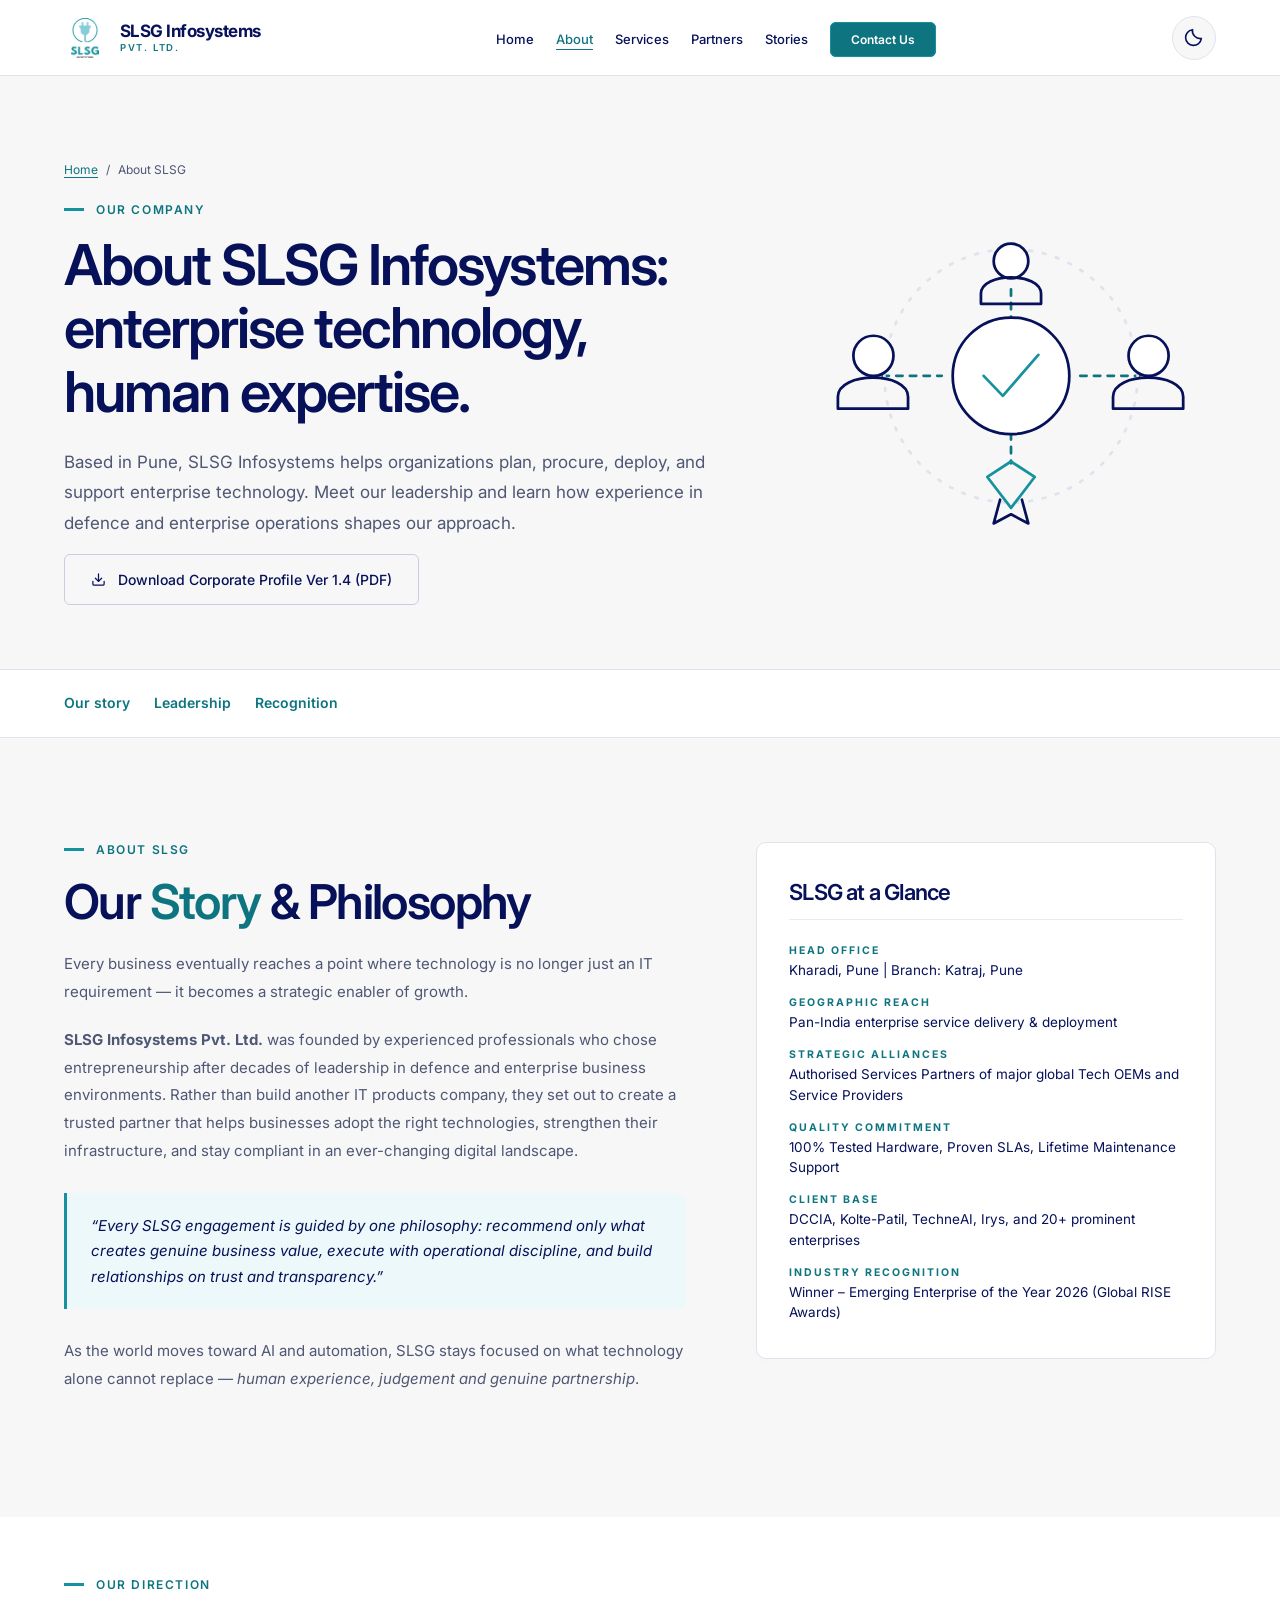
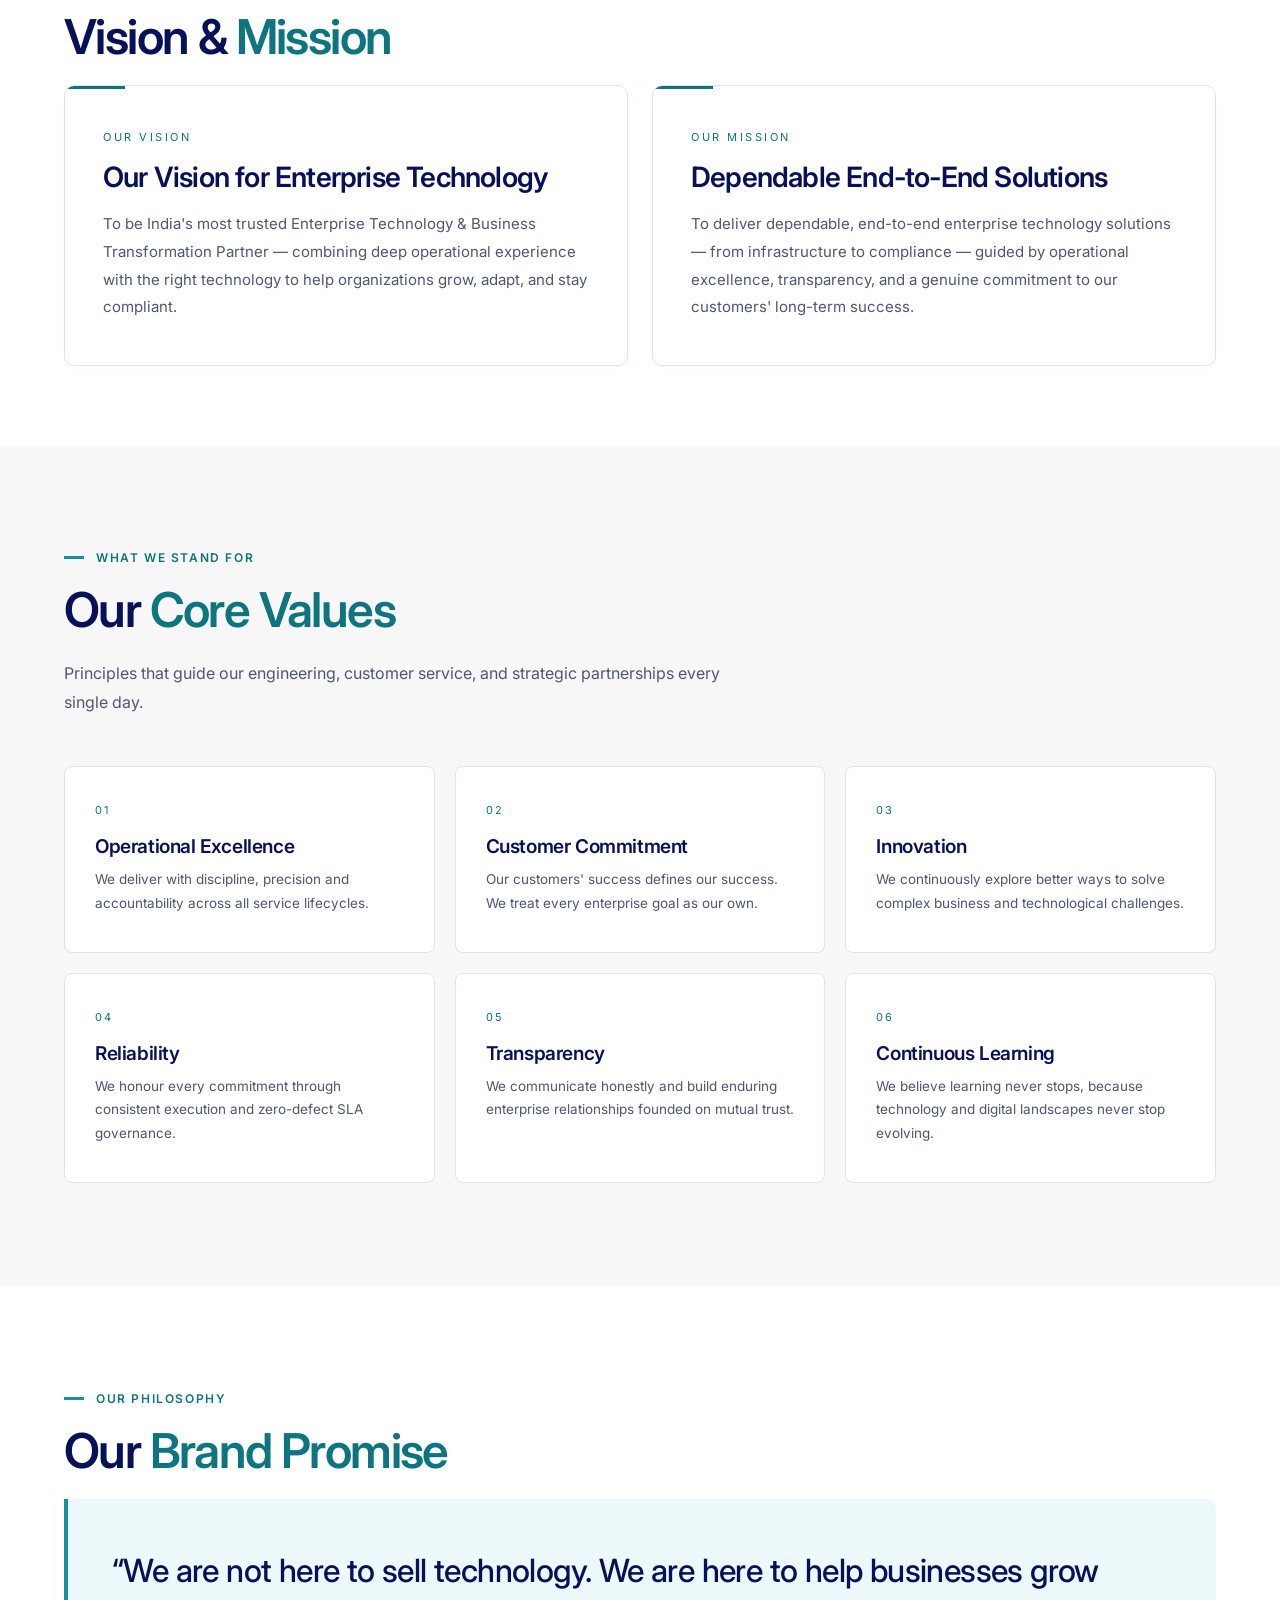
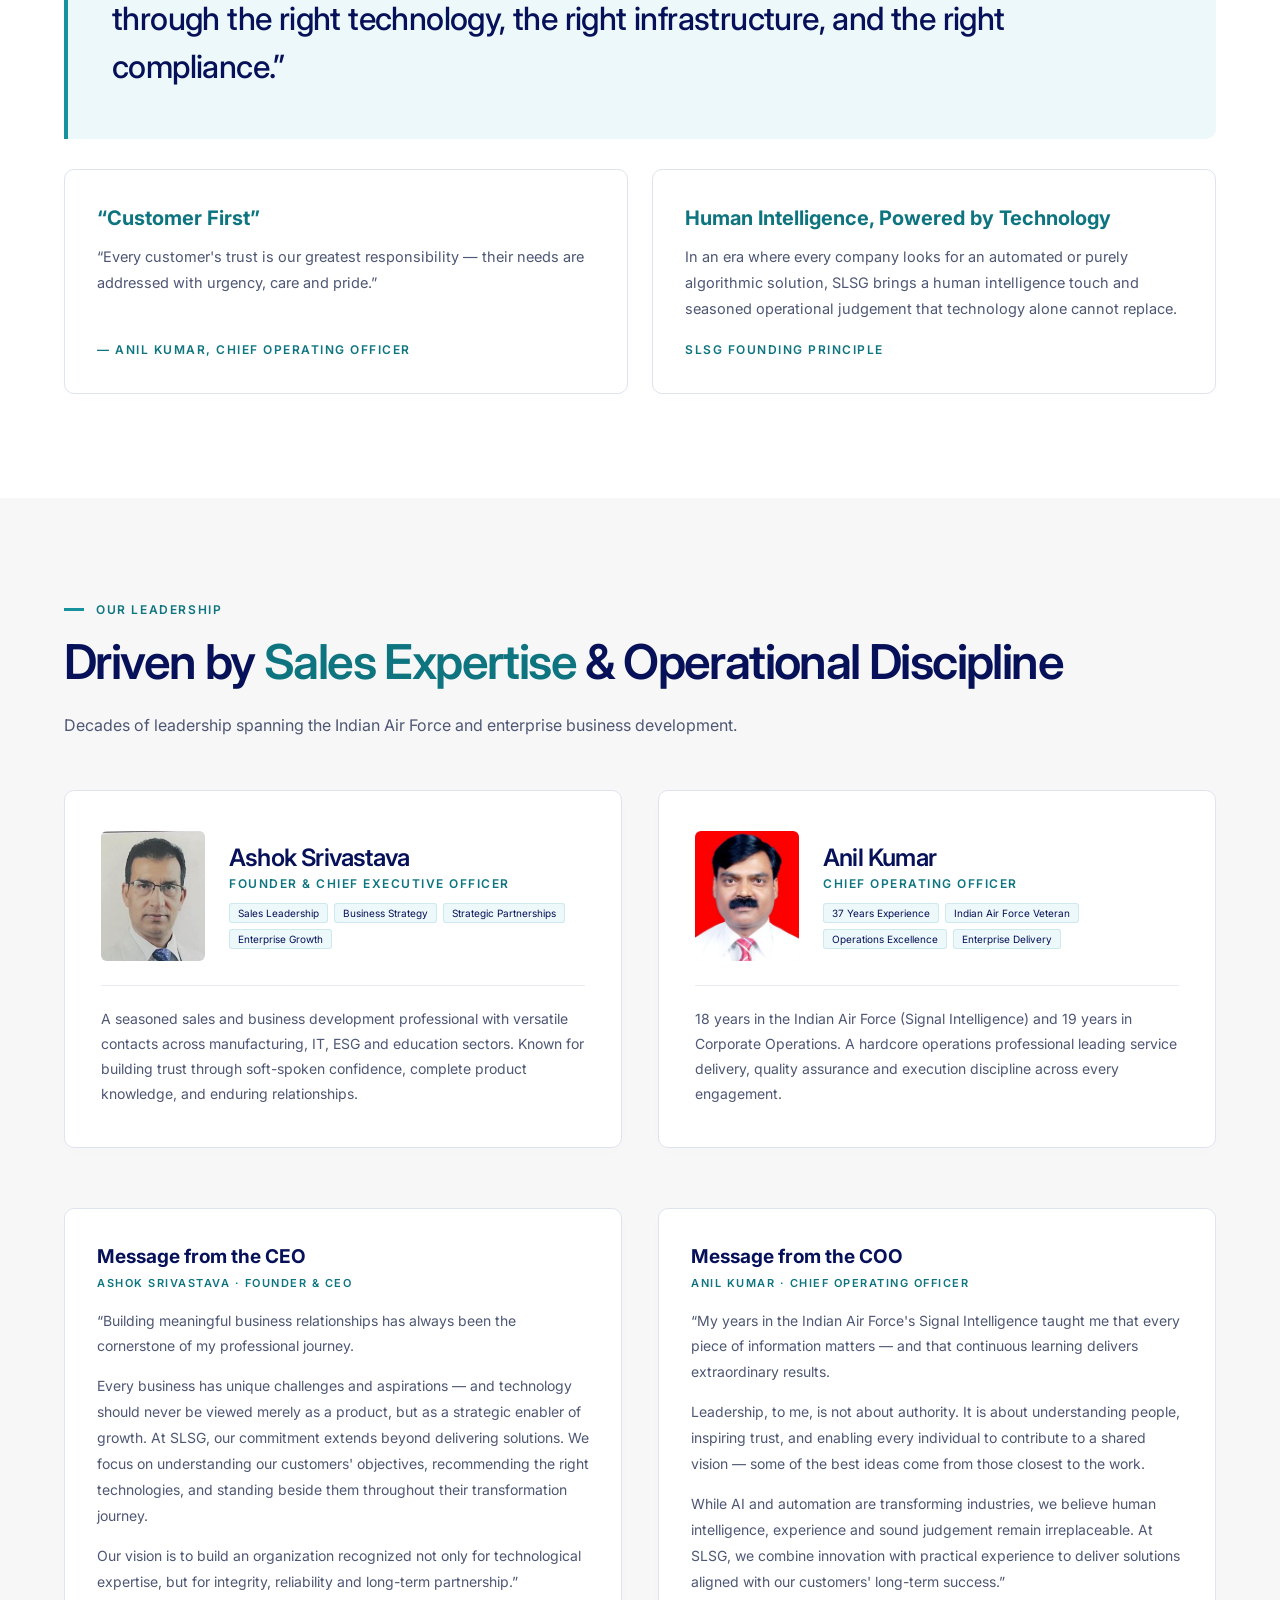
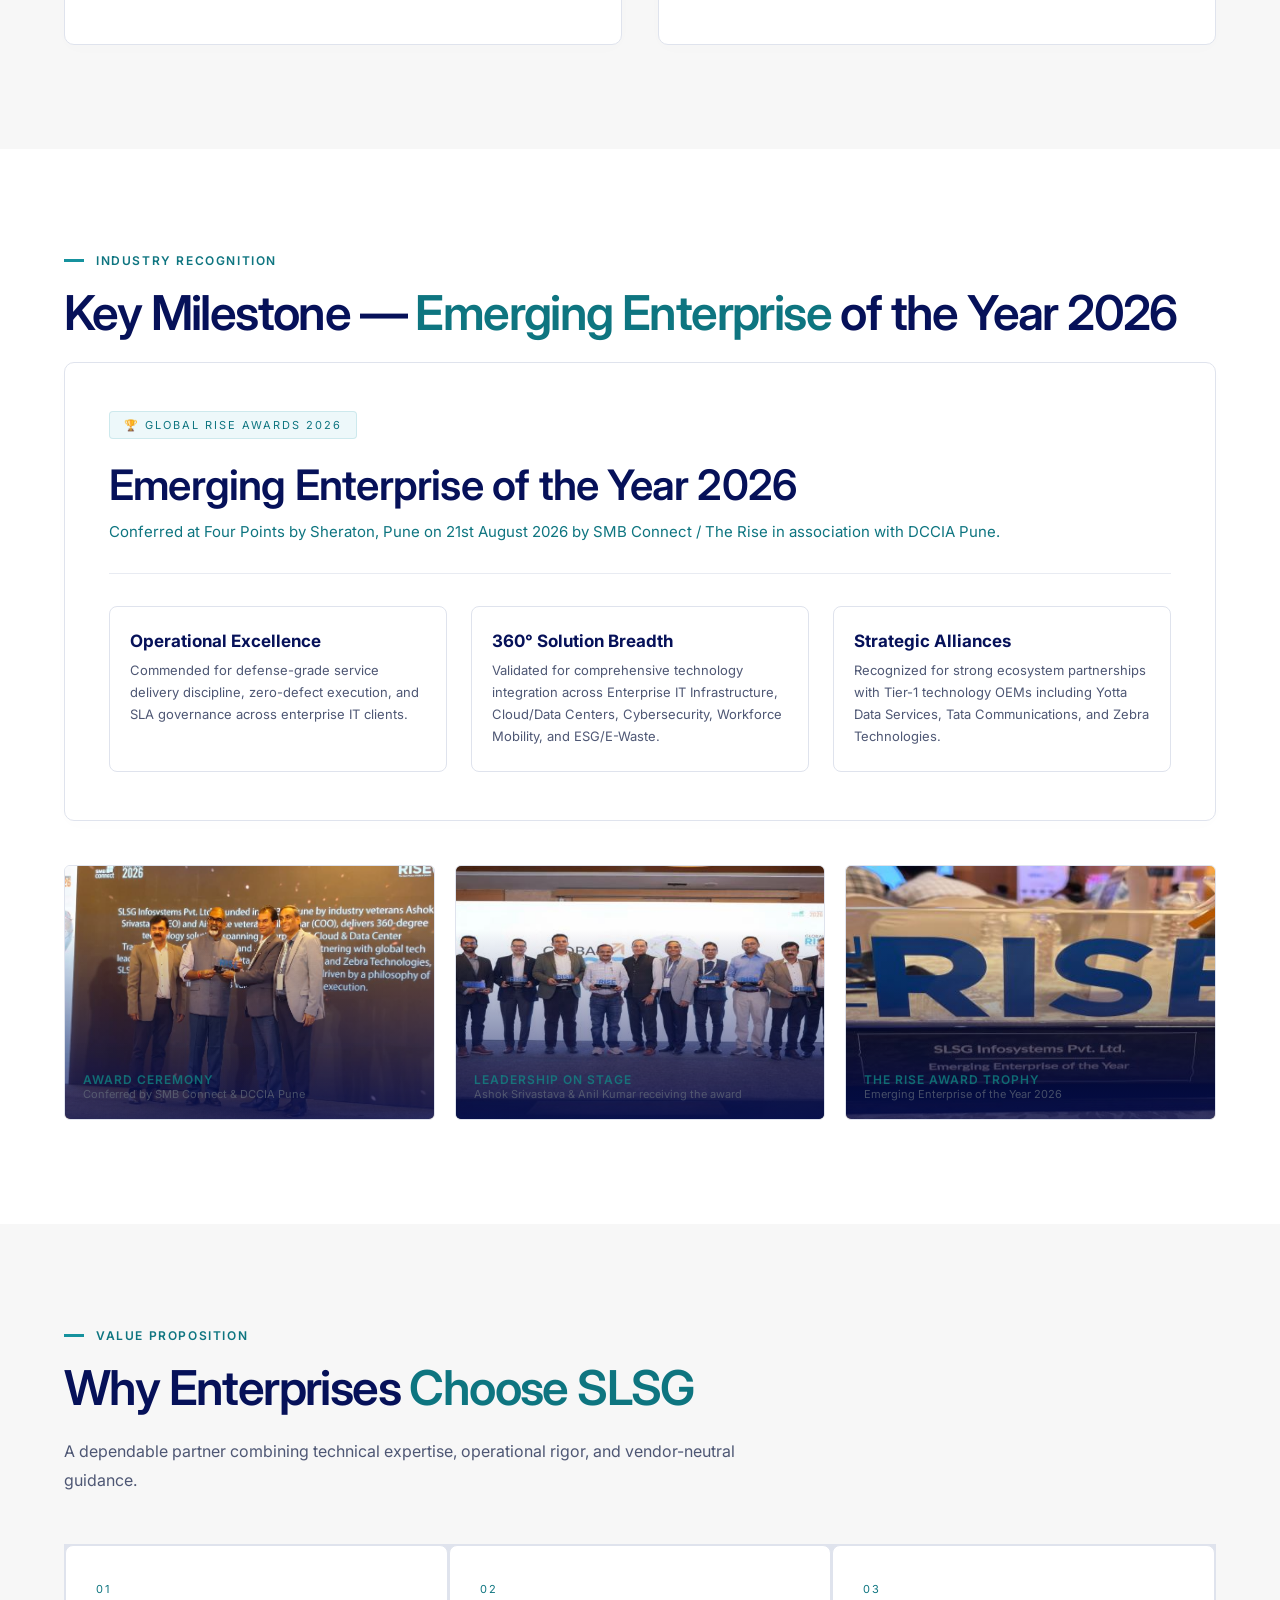
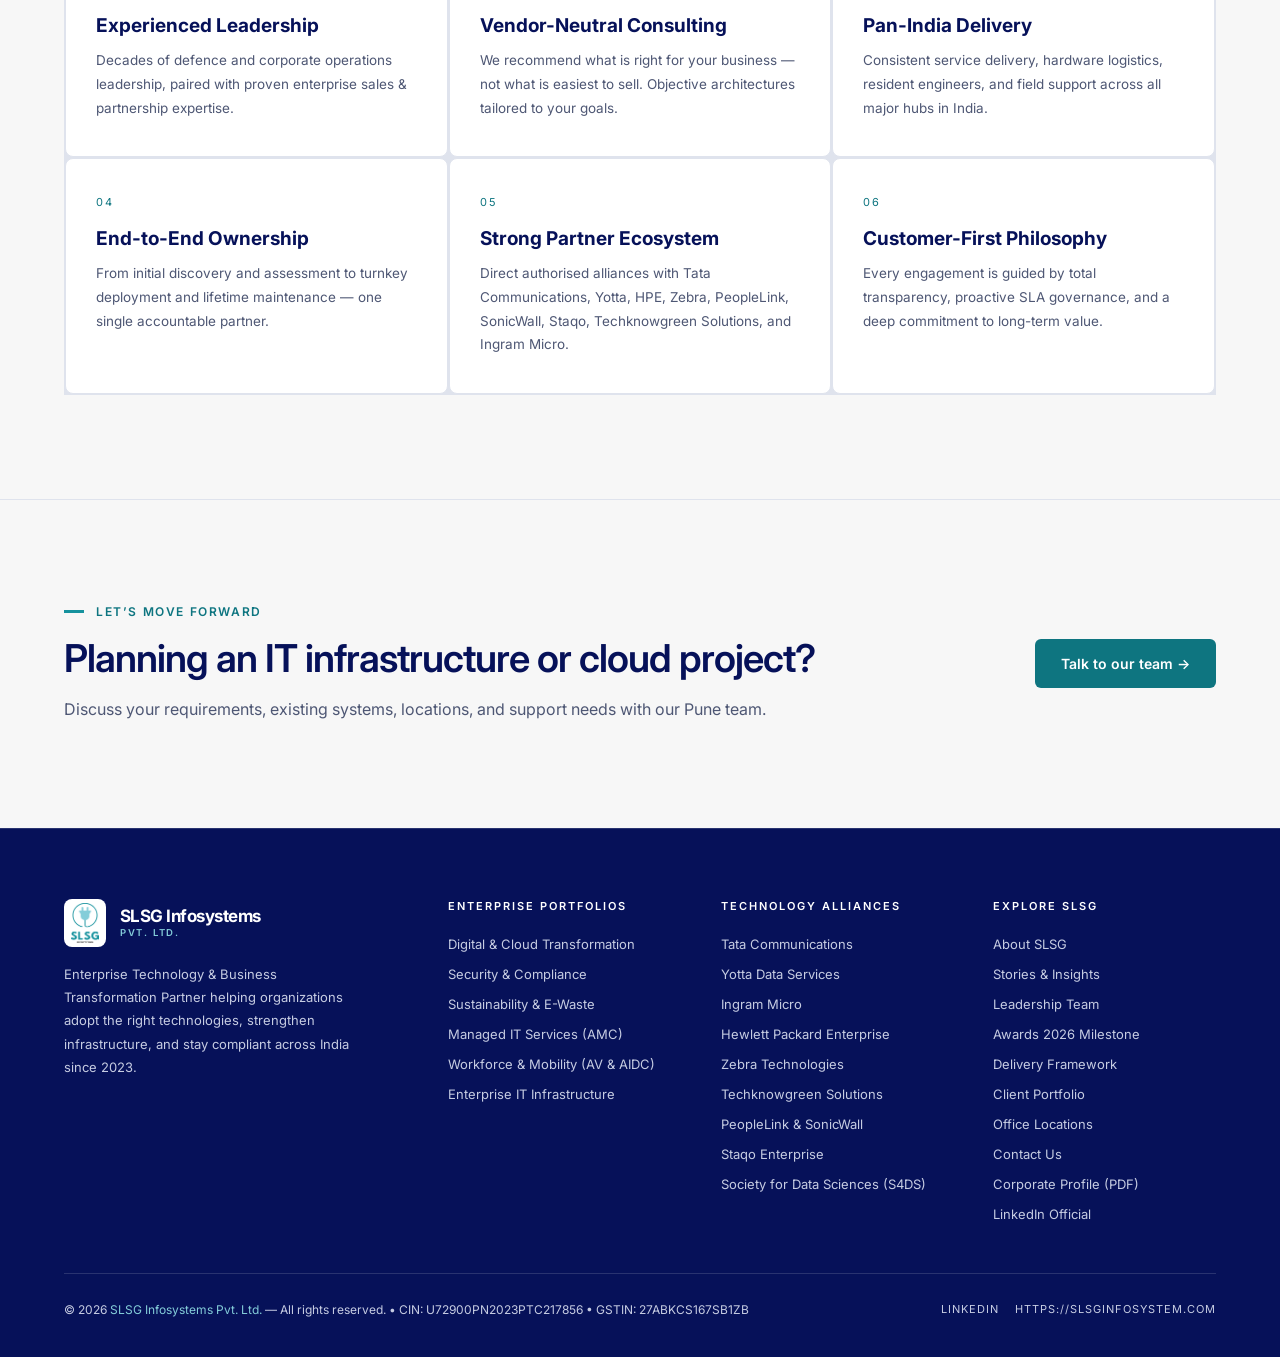
==== commit 0ae69106: "Updates based on latest company profile, optimse SEO" ====
--- a/about.html
+++ b/about.html
@@ -33,7 +33,26 @@
 <meta name="twitter:card" content="summary">
 <meta name="twitter:title" content="About SLSG Infosystems | IT Solutions Company in Pune">
 <meta name="twitter:description" content="Meet SLSG Infosystems, a Pune-based enterprise technology company. Explore our leadership, business philosophy and approach to IT service delivery.">
-<script type="application/ld+json">{"@context": "https://schema.org", "@graph": [{"@type": "AboutPage", "@id": "https://slsginfosystem.com/about.html#webpage", "url": "https://slsginfosystem.com/about.html", "name": "About SLSG Infosystems | IT Solutions Company in Pune", "description": "Meet SLSG Infosystems, a Pune-based enterprise technology company. Explore our leadership, business philosophy and approach to IT service delivery.", "inLanguage": "en", "isPartOf": {"@id": "https://slsginfosystem.com/#website"}, "publisher": {"@id": "https://slsginfosystem.com/#organization"}}, {"@type": "BreadcrumbList", "itemListElement": [{"@type": "ListItem", "position": 1, "name": "Home", "item": "https://slsginfosystem.com/"}, {"@type": "ListItem", "position": 2, "name": "About SLSG", "item": "https://slsginfosystem.com/about.html"}]}]}</script>
+<script type="application/ld+json">{"@context": "https://schema.org", "@graph": [{"@type": "AboutPage", "@id": "https://slsginfosystem.com/about.html#webpage", "url": "https://slsginfosystem.com/about.html", "name": "About SLSG Infosystems | IT Solutions Company in Pune", "description": "Meet SLSG Infosystems, a Pune-based enterprise technology company. Explore our leadership, business philosophy and approach to IT service delivery.", "inLanguage": "en", "isPartOf": {"@id": "https://slsginfosystem.com/#website"}, "publisher": {"@id": "https://slsginfosystem.com/#organization"}}, {"@type": "BreadcrumbList", "itemListElement": [{"@type": "ListItem", "position": 1, "name": "Home", "item": "https://slsginfosystem.com/"}, {"@type": "ListItem", "position": 2, "name": "About SLSG", "item": "https://slsginfosystem.com/about.html"}]}, {"@type": "Person", "@id": "https://slsginfosystem.com/about.html#ashok-srivastava", "name": "Ashok Srivastava", "jobTitle": "Founder & Chief Executive Officer", "worksFor": {"@id": "https://slsginfosystem.com/#organization"}, "description": "Seasoned sales and business development leader with deep domain contacts across manufacturing, IT, ESG and enterprise sectors.", "sameAs": "https://www.linkedin.com/company/slsginfosystems/"}, {"@type": "Person", "@id": "https://slsginfosystem.com/about.html#anil-kumar", "name": "Anil Kumar", "jobTitle": "Chief Operating Officer", "worksFor": {"@id": "https://slsginfosystem.com/#organization"}, "description": "37 years of operational excellence including 18 years in the Indian Air Force (Signal Intelligence) and 19 years in corporate operations.", "sameAs": "https://www.linkedin.com/company/slsginfosystems/"}]}</script>
+<link rel="icon" type="image/x-icon" href="favicon.ico">
+<link rel="icon" type="image/png" sizes="32x32" href="assets/logo/favicon-32x32.png">
+<link rel="icon" type="image/png" sizes="16x16" href="assets/logo/favicon-16x16.png">
+<link rel="apple-touch-icon" sizes="180x180" href="assets/logo/apple-touch-icon.png">
+<meta name="robots" content="index, follow, max-snippet:-1, max-image-preview:large, max-video-preview:-1">
+<meta name="author" content="SLSG Infosystems Pvt. Ltd.">
+<meta property="og:locale" content="en_IN">
+<meta property="og:image" content="https://slsginfosystem.com/assets/logo/slsg-logo.png">
+<meta property="og:image:alt" content="SLSG Infosystems logo">
+<meta name="twitter:image" content="https://slsginfosystem.com/assets/logo/slsg-logo.png">
+<!-- Google tag (gtag.js) -->
+<script async src="https://www.googletagmanager.com/gtag/js?id=G-WZ0Q5E4KTD"></script>
+<script>
+  window.dataLayer = window.dataLayer || [];
+  function gtag(){dataLayer.push(arguments);}
+  gtag('js', new Date());
+
+  gtag('config', 'G-WZ0Q5E4KTD');
+</script>
 </head>
 <body>
 <a class="skip-link" href="#main-content">Skip to content</a>
@@ -62,7 +81,7 @@
     <span></span><span></span><span></span>
   </button>
   </div>
-</nav><div class="mobile-menu" id="mobileMenu"><button class="mobile-close" onclick="toggleMenu()" aria-label="Close Menu">&times;</button><a href="index.html">Home</a><a href="about.html">About</a><a href="services.html">Services</a><a href="index.html#partners">Partners</a><a href="stories.html">Stories</a><a href="contact.html">Contact Us</a></div><main id="main-content" tabindex="-1"><header class="page-intro illustrated-intro"><div class="intro-copy"><nav class="breadcrumbs" aria-label="Breadcrumb"><a href="index.html">Home</a> <span aria-hidden="true">/</span> <span aria-current="page">About SLSG</span></nav><div class="section-label">Our company</div><h1>About SLSG Infosystems: enterprise technology, human expertise.</h1><p>Based in Pune, SLSG Infosystems helps organizations plan, procure, deploy, and support enterprise technology. Meet our leadership and learn how experience in defence and enterprise operations shapes our approach.</p></div><figure class="technology-art page-art"><svg viewBox="0 0 450 400" role="img" aria-label="Experience, people, and a shared direction" xmlns="http://www.w3.org/2000/svg"><g fill="none" stroke="currentColor" stroke-width="3" stroke-linecap="round" stroke-linejoin="round"><path class="art-wire" d="M84 193h65m152 0h65M225 98v47M225 241v48"/><circle class="art-orbit" cx="225" cy="193" r="139" stroke-dasharray="3 12"/><circle class="art-panel" cx="225" cy="193" r="64"/><path class="art-accent" d="m195 193 21 22 39-45"/><circle class="art-panel" cx="74" cy="171" r="22"/><path d="M35 229v-13c0-28 77-28 77 0v13Z"/><circle class="art-panel" cx="376" cy="171" r="22"/><path d="M337 229v-13c0-28 77-28 77 0v13Z"/><circle class="art-panel" cx="225" cy="67" r="19"/><path d="M192 114v-11c0-24 66-24 66 0v11Z"/><path class="art-accent" d="m199 304 26-17 26 17-26 34Z"/><path d="m213 329-7 26 19-10 19 10-7-26"/></g></svg></figure></header><div class="page-jumps"><a href="#about">Our story</a><a href="#leadership">Leadership</a><a href="#awards">Recognition</a></div><section class="about-story" id="about">
+</nav><div class="mobile-menu" id="mobileMenu"><button class="mobile-close" onclick="toggleMenu()" aria-label="Close Menu">&times;</button><a href="index.html">Home</a><a href="about.html">About</a><a href="services.html">Services</a><a href="index.html#partners">Partners</a><a href="stories.html">Stories</a><a href="contact.html">Contact Us</a><a href="https://www.linkedin.com/company/slsginfosystems/" target="_blank" rel="noopener noreferrer">LinkedIn</a></div><main id="main-content" tabindex="-1"><header class="page-intro illustrated-intro"><div class="intro-copy"><nav class="breadcrumbs" aria-label="Breadcrumb"><a href="index.html">Home</a> <span aria-hidden="true">/</span> <span aria-current="page">About SLSG</span></nav><div class="section-label">Our company</div><h1>About SLSG Infosystems: enterprise technology, human expertise.</h1><p>Based in Pune, SLSG Infosystems helps organizations plan, procure, deploy, and support enterprise technology. Meet our leadership and learn how experience in defence and enterprise operations shapes our approach.</p><div style="margin-top:16px"><a href="assets/docs/SLSG-Corporate-Profile-v1.4.pdf" class="btn-outline" download="SLSG-Corporate-Profile-v1.4.pdf"><svg width="15" height="15" viewBox="0 0 24 24" fill="none" stroke="currentColor" stroke-width="2" stroke-linecap="round" stroke-linejoin="round" style="margin-right:4px;vertical-align:-2px;"><path d="M21 15v4a2 2 0 0 1-2 2H5a2 2 0 0 1-2-2v-4"/><polyline points="7 10 12 15 17 10"/><line x1="12" y1="15" x2="12" y2="3"/></svg>Download Corporate Profile Ver 1.4 (PDF)</a></div></div><figure class="technology-art page-art"><svg viewBox="0 0 450 400" role="img" aria-label="Experience, people, and a shared direction" xmlns="http://www.w3.org/2000/svg"><g fill="none" stroke="currentColor" stroke-width="3" stroke-linecap="round" stroke-linejoin="round"><path class="art-wire" d="M84 193h65m152 0h65M225 98v47M225 241v48"/><circle class="art-orbit" cx="225" cy="193" r="139" stroke-dasharray="3 12"/><circle class="art-panel" cx="225" cy="193" r="64"/><path class="art-accent" d="m195 193 21 22 39-45"/><circle class="art-panel" cx="74" cy="171" r="22"/><path d="M35 229v-13c0-28 77-28 77 0v13Z"/><circle class="art-panel" cx="376" cy="171" r="22"/><path d="M337 229v-13c0-28 77-28 77 0v13Z"/><circle class="art-panel" cx="225" cy="67" r="19"/><path d="M192 114v-11c0-24 66-24 66 0v11Z"/><path class="art-accent" d="m199 304 26-17 26 17-26 34Z"/><path d="m213 329-7 26 19-10 19 10-7-26"/></g></svg></figure></header><div class="page-jumps"><a href="#about">Our story</a><a href="#leadership">Leadership</a><a href="#awards">Recognition</a></div><section class="about-story" id="about">
   <div class="story-text reveal">
     <div class="section-label">About SLSG</div>
     <h2 class="section-title">Our <em>Story</em> &amp; Philosophy</h2>
@@ -374,6 +393,7 @@
         <li><a href="index.html#partners">Techknowgreen Solutions</a></li>
         <li><a href="index.html#partners">PeopleLink &amp; SonicWall</a></li>
         <li><a href="index.html#partners">Staqo Enterprise</a></li>
+        <li><a href="index.html#partners">Society for Data Sciences (S4DS)</a></li>
       </ul>
     </div>
 
@@ -387,13 +407,15 @@
         <li><a href="index.html#clients">Client Portfolio</a></li>
         <li><a href="contact.html#locations">Office Locations</a></li>
         <li><a href="contact.html#contact">Contact Us</a></li>
+        <li><a href="assets/docs/SLSG-Corporate-Profile-v1.4.pdf" download="SLSG-Corporate-Profile-v1.4.pdf">Corporate Profile (PDF)</a></li>
+        <li><a href="https://www.linkedin.com/company/slsginfosystems/" target="_blank" rel="noopener noreferrer">LinkedIn Official</a></li>
       </ul>
     </div>
   </div>
 
   <div class="footer-bottom">
-    <p>&copy; 2026 <span>SLSG Infosystems Pvt. Ltd.</span> — All rights reserved.</p>
-    <p style="font-size:11px;letter-spacing:1px"><a href="https://slsginfosystem.com" style="color:inherit;text-decoration:none">HTTPS://SLSGINFOSYSTEM.COM</a></p>
+    <p>&copy; 2026 <span>SLSG Infosystems Pvt. Ltd.</span> — All rights reserved. &bull; CIN: U72900PN2023PTC217856 &bull; GSTIN: 27ABKCS167SB1ZB</p>
+    <p style="font-size:11px;letter-spacing:1px"><a href="https://www.linkedin.com/company/slsginfosystems/" target="_blank" rel="noopener noreferrer" style="color:inherit;text-decoration:none;margin-right:12px">LINKEDIN</a> <a href="https://slsginfosystem.com" style="color:inherit;text-decoration:none">HTTPS://SLSGINFOSYSTEM.COM</a></p>
   </div>
 </footer>
 <script src="assets/theme.js" defer></script>
--- a/assets/styles/theme.css
+++ b/assets/styles/theme.css
@@ -285,3 +285,125 @@
   .ceo-meeting-copy > span { font-size: 13px; }
   .ceo-meeting-arrow { width: 48px; height: 48px; }
 }
+
+  /* Phone Input Group with Country Code & Flag */
+  .phone-input-group {
+    display: flex;
+    align-items: stretch;
+    background: var(--dark2);
+    border: 1px solid var(--border);
+    border-radius: 4px;
+    overflow: hidden;
+    transition: border-color 0.2s, background 0.2s, box-shadow 0.2s;
+    width: 100%;
+    position: relative;
+  }
+  .phone-input-group:focus-within {
+    border-color: var(--accent);
+    background: var(--dark3);
+    box-shadow: 0 0 10px var(--border);
+  }
+  .country-picker {
+    position: relative;
+    display: flex;
+    align-items: center;
+    border-right: 1px solid var(--border);
+    background: rgba(255, 255, 255, 0.02);
+    flex-shrink: 0;
+    cursor: pointer;
+  }
+  .country-picker select {
+    position: absolute;
+    inset: 0;
+    width: 100%;
+    height: 100%;
+    opacity: 0;
+    cursor: pointer;
+    z-index: 2;
+    -webkit-appearance: none;
+    appearance: none;
+    border: none !important;
+    background: transparent !important;
+    padding: 0 !important;
+    box-shadow: none !important;
+  }
+  .country-display {
+    display: flex;
+    align-items: center;
+    gap: 6px;
+    padding: 0 12px;
+    pointer-events: none;
+    z-index: 1;
+    white-space: nowrap;
+    user-select: none;
+  }
+  .country-flag-img {
+    width: 20px;
+    height: 14px;
+    border-radius: 2px;
+    object-fit: cover;
+    box-shadow: 0 1px 3px rgba(0, 0, 0, 0.4);
+    display: inline-block;
+    flex-shrink: 0;
+  }
+  .country-flag {
+    font-size: 18px;
+    line-height: 1;
+    display: inline-block;
+  }
+  .country-code-text {
+    font-size: 13px;
+    font-weight: 500;
+    color: var(--accent);
+    font-family: 'Inter', sans-serif;
+    letter-spacing: 0.5px;
+  }
+  .country-arrow {
+    font-size: 9px;
+    color: var(--muted);
+    margin-left: 2px;
+  }
+  .phone-input-group input#formPhone {
+    border: none !important;
+    background: transparent !important;
+    box-shadow: none !important;
+    border-radius: 0 !important;
+    padding: 12px 14px !important;
+    flex: 1;
+    min-width: 0;
+    color: var(--white);
+    font-family: 'Inter', sans-serif;
+    font-size: 14px;
+    outline: none;
+  }
+  .phone-hint {
+    font-size: 11px;
+    color: var(--muted);
+    font-family: 'Inter', sans-serif;
+    letter-spacing: 0.3px;
+    display: flex;
+    justify-content: space-between;
+    align-items: center;
+    transition: color 0.2s;
+  }
+  .phone-hint.valid {
+    color: var(--brand-strong);
+  }
+  .phone-hint.error {
+    color: #e25c5c;
+  }
+  .form-group.has-error input,
+  .form-group.has-error textarea,
+  .form-group.has-error select,
+  .form-group.has-error .phone-input-group {
+    border-color: #e25c5c !important;
+    background: rgba(226, 92, 92, 0.08) !important;
+    box-shadow: 0 0 10px rgba(226, 92, 92, 0.25) !important;
+  }
+  .form-group.has-error label {
+    color: #e25c5c !important;
+  }
+
+.phone-input-group { background: var(--surface); border-radius: 6px; }
+.phone-input-group input#formPhone { color: var(--navy); }
+@media (max-width: 768px) { .phone-input-group input#formPhone { font-size: 16px; } }
